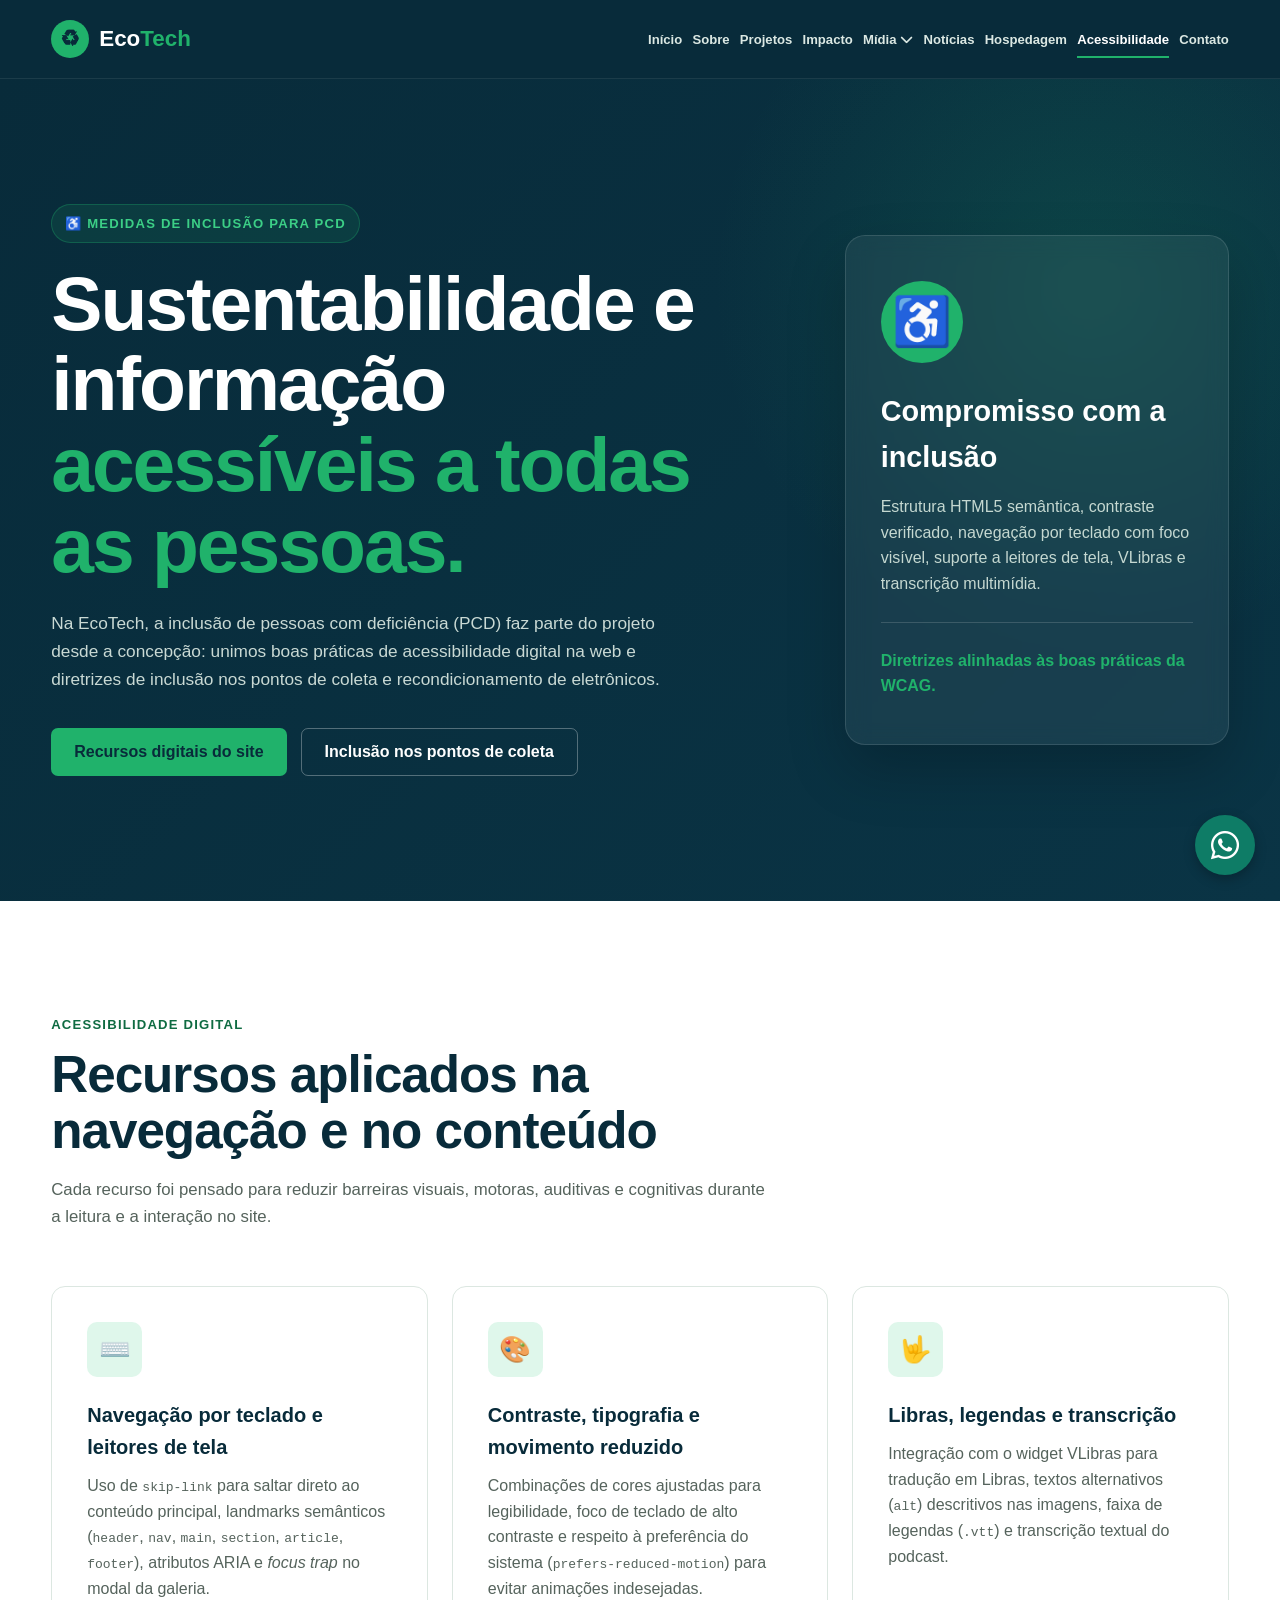
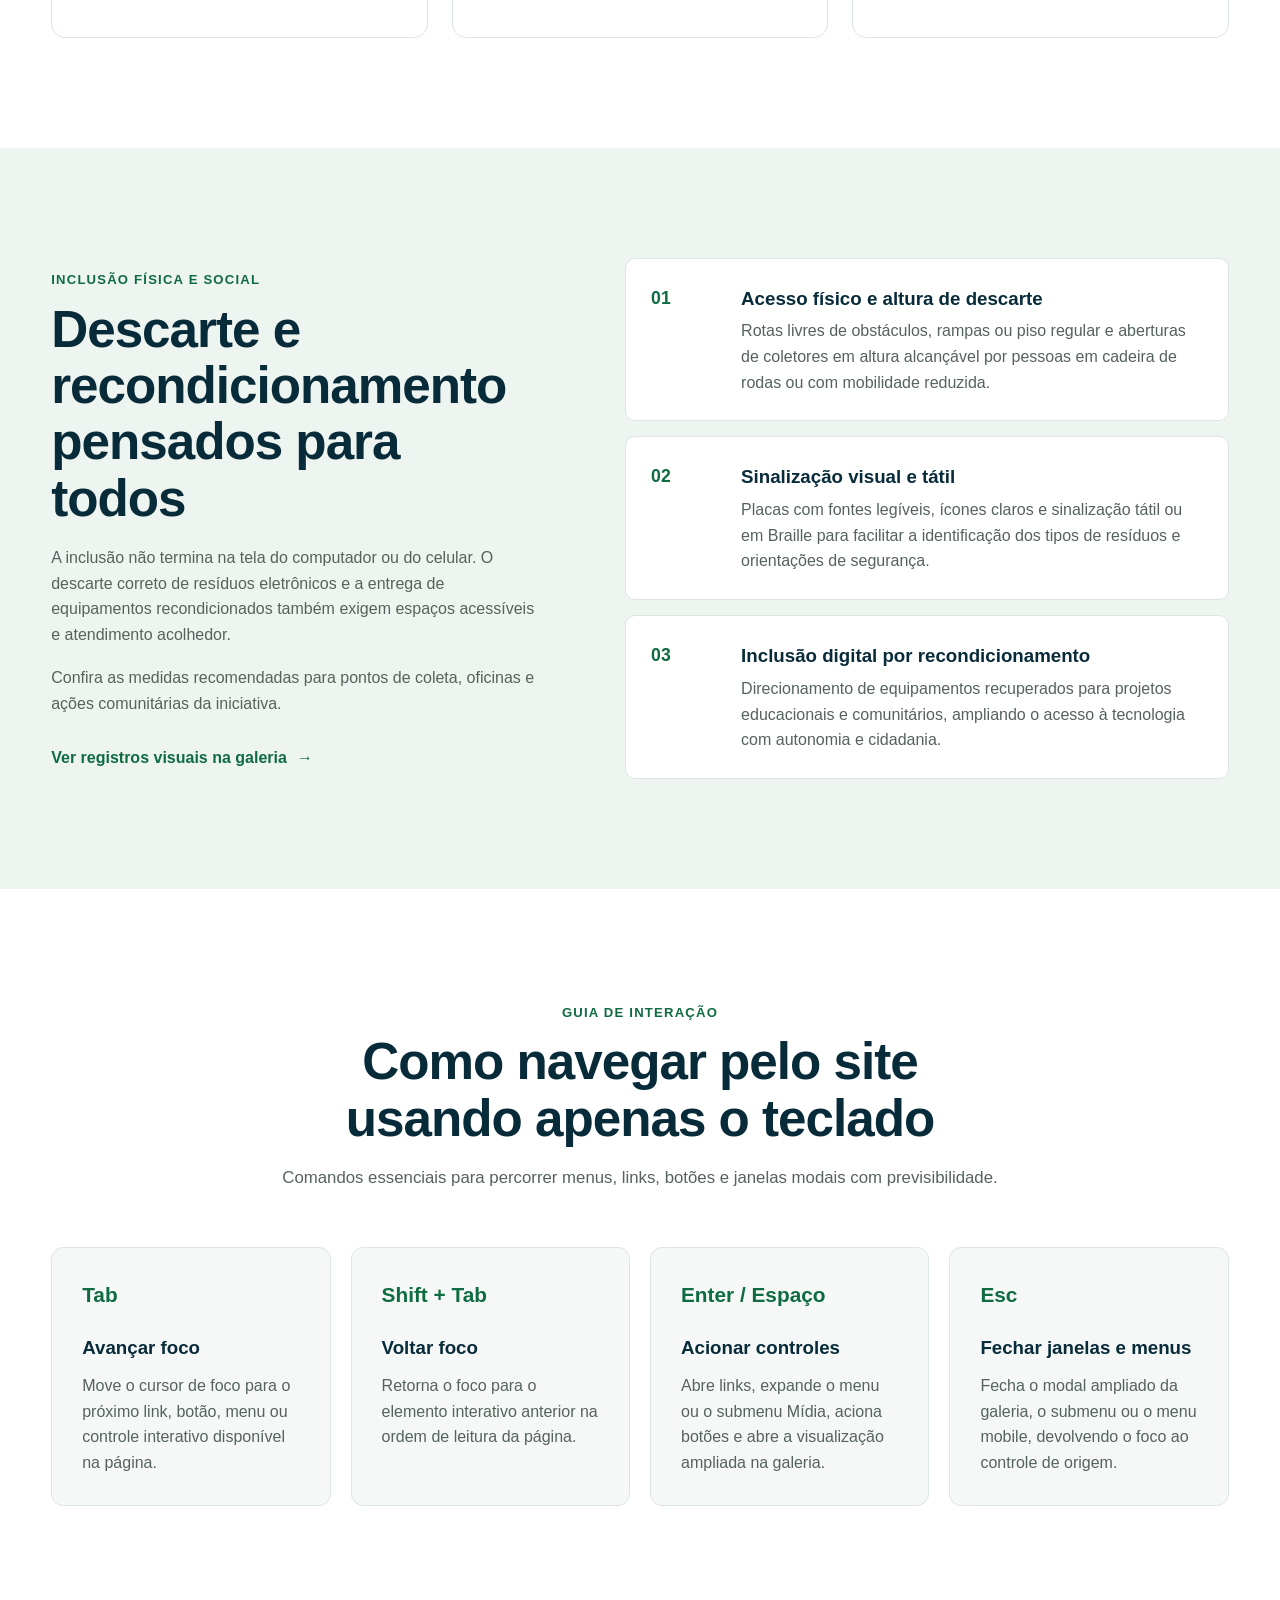
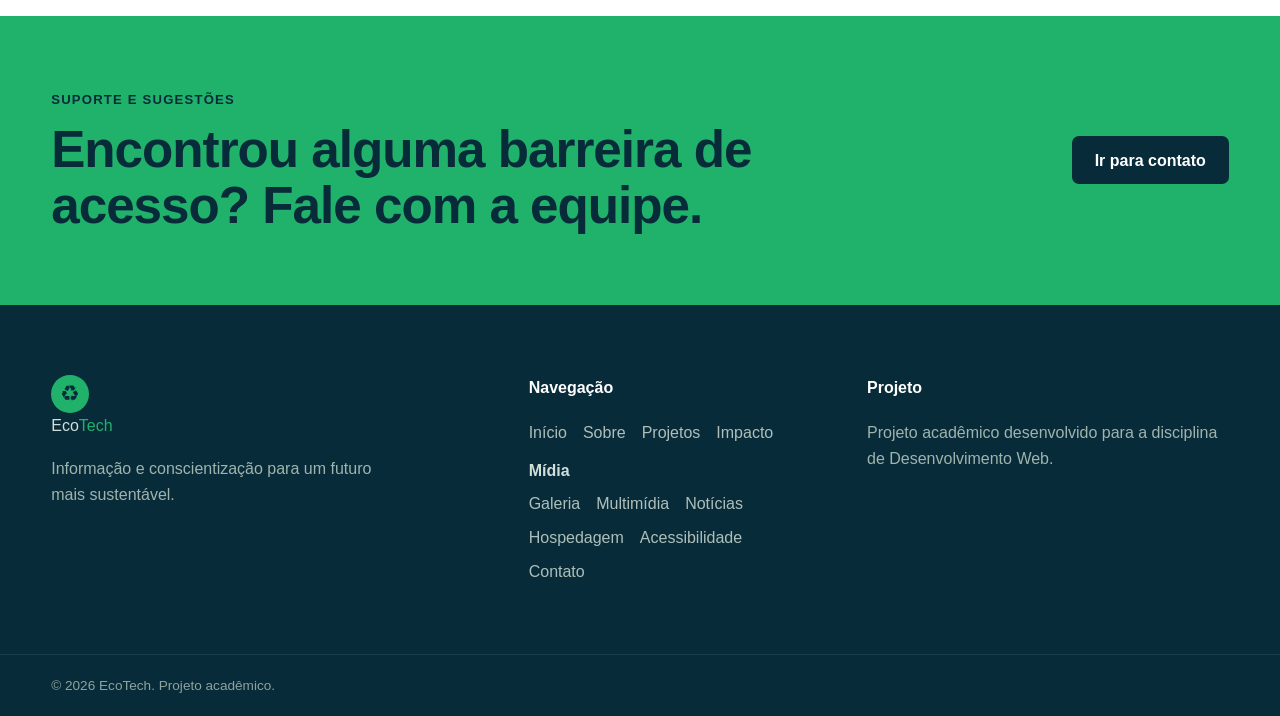
==== acessibilidade.html @ 465c69ac "feat: adiciona pagina impacto.html com tabelas interativas, fontes e link no menu" ====
<!doctype html>
<html lang="pt-BR">
  <head>
    <meta charset="UTF-8" />
    <meta name="viewport" content="width=device-width, initial-scale=1.0" />
    <meta
      name="description"
      content="Medidas de inclusão para PCD da EcoTech: acessibilidade digital, navegação por teclado, VLibras, transcrições e inclusão física nos pontos de coleta."
    />
    <meta name="author" content="EcoTech" />
    <link rel="icon" type="image/png" href="images/favicon.png" />

    <title>EcoTech - Acessibilidade e Inclusão para PCD</title>

    <link rel="stylesheet" href="css/style.css" />
    <link rel="stylesheet" href="css/acessibilidade.css" />
    <link
      rel="stylesheet"
      href="https://cdnjs.cloudflare.com/ajax/libs/font-awesome/6.7.2/css/all.min.css"
    />
    <link rel="stylesheet" href="css/menu.css" />
  </head>

  <body>
    <a href="#conteudo" class="skip-link">Pular para o conteúdo principal</a>

    <!-- CABEÇALHO -->
    <header class="header">
      <div class="container header-content">
        <a href="index.html" class="logo" aria-label="EcoTech - Página inicial">
          <span class="logo-icon" aria-hidden="true">♻</span>
          <span>Eco<span>Tech</span></span>
        </a>

        <button
          class="menu-toggle"
          id="menu-toggle"
          type="button"
          aria-label="Abrir menu"
          aria-expanded="false"
          aria-controls="menu-principal"
        >
          <span></span>
          <span></span>
          <span></span>
        </button>

        <nav id="menu-principal" class="navigation" aria-label="Navegação principal">
        <ul class="nav-list">
                    <li><a href="index.html#inicio">Início</a></li>
          <li><a href="sobre.html">Sobre</a></li>
          <li><a href="projetos.html">Projetos</a></li>
          <li><a href="impacto.html">Impacto</a></li>
          <li class="dropdown">
            <a href="#" class="drop-btn" role="button" aria-haspopup="true" aria-expanded="false" aria-controls="submenu-midia">Mídia <i class="fa-solid fa-chevron-down" aria-hidden="true"></i></a>
            <ul class="dropdown-menu" id="submenu-midia">
              <li><a href="galeria.html">Galeria</a></li>
              <li><a href="midia.html">Multimídia</a></li>
            </ul>
          </li>
          <li><a href="noticias.html">Notícias</a></li>
          <li><a href="orcamento_hospedagem.html">Hospedagem</a></li>
          <li><a href="acessibilidade.html" class="active" aria-current="page">Acessibilidade</a></li>
          <li><a href="contato.html">Contato</a></li>
        </ul>
      </nav>
      </div>
    </header>

    <main id="conteudo">
      <!-- HERO DE ACESSIBILIDADE -->
      <section class="hero">
        <div class="container hero-content">
          <div class="hero-text">
            <span class="tag">♿ Medidas de inclusão para PCD</span>

            <h1>
              Sustentabilidade e informação
              <strong>acessíveis a todas as pessoas.</strong>
            </h1>

            <p>
              Na EcoTech, a inclusão de pessoas com deficiência (PCD) faz parte
              do projeto desde a concepção: unimos boas práticas de
              acessibilidade digital na web e diretrizes de inclusão nos pontos
              de coleta e recondicionamento de eletrônicos.
            </p>

            <div class="hero-buttons">
              <a href="#recursos-digitais" class="btn btn-primary">
                Recursos digitais do site
              </a>
              <a href="#inclusao-coleta" class="btn btn-secondary">
                Inclusão nos pontos de coleta
              </a>
            </div>
          </div>

          <div
            class="hero-card"
            role="region"
            aria-labelledby="acessibilidade-resumo-titulo"
          >
            <div class="recycle-icon" aria-hidden="true">♿</div>

            <h2 id="acessibilidade-resumo-titulo">Compromisso com a inclusão</h2>

            <p>
              Estrutura HTML5 semântica, contraste verificado, navegação por
              teclado com foco visível, suporte a leitores de tela, VLibras e
              transcrição multimídia.
            </p>

            <div class="hero-line"></div>

            <span>Diretrizes alinhadas às boas práticas da WCAG.</span>
          </div>
        </div>
      </section>

      <!-- RECURSOS DE ACESSIBILIDADE DIGITAL -->
      <section id="recursos-digitais" class="section about">
        <div class="container">
          <div class="section-heading">
            <span class="section-label">Acessibilidade digital</span>
            <h2>Recursos aplicados na navegação e no conteúdo</h2>
            <p>
              Cada recurso foi pensado para reduzir barreiras visuais,
              motoras, auditivas e cognitivas durante a leitura e a interação
              no site.
            </p>
          </div>

          <div class="about-grid">
            <article class="info-card">
              <div class="card-icon" aria-hidden="true">⌨️</div>
              <h3>Navegação por teclado e leitores de tela</h3>
              <p>
                Uso de <code>skip-link</code> para saltar direto ao conteúdo
                principal, landmarks semânticos (<code>header</code>,
                <code>nav</code>, <code>main</code>, <code>section</code>,
                <code>article</code>, <code>footer</code>), atributos ARIA e
                <em>focus trap</em> no modal da galeria.
              </p>
            </article>

            <article class="info-card">
              <div class="card-icon" aria-hidden="true">🎨</div>
              <h3>Contraste, tipografia e movimento reduzido</h3>
              <p>
                Combinações de cores ajustadas para legibilidade, foco de
                teclado de alto contraste e respeito à preferência do sistema
                (<code>prefers-reduced-motion</code>) para evitar animações
                indesejadas.
              </p>
            </article>

            <article class="info-card">
              <div class="card-icon" aria-hidden="true">🤟</div>
              <h3>Libras, legendas e transcrição</h3>
              <p>
                Integração com o widget VLibras para tradução em Libras,
                textos alternativos (<code>alt</code>) descritivos nas imagens,
                faixa de legendas (<code>.vtt</code>) e transcrição textual do
                podcast.
              </p>
            </article>
          </div>
        </div>
      </section>

      <!-- INCLUSÃO FÍSICA E SOCIAL (ECOPONTOS E DOAÇÃO) -->
      <section id="inclusao-coleta" class="section impact">
        <div class="container impact-content">
          <div class="impact-text">
            <span class="section-label">Inclusão física e social</span>
            <h2>Descarte e recondicionamento pensados para todos</h2>
            <p>
              A inclusão não termina na tela do computador ou do celular. O
              descarte correto de resíduos eletrônicos e a entrega de
              equipamentos recondicionados também exigem espaços acessíveis e
              atendimento acolhedor.
            </p>
            <p>
              Confira as medidas recomendadas para pontos de coleta, oficinas e
              ações comunitárias da iniciativa.
            </p>
            <a href="galeria.html" class="text-link">
              Ver registros visuais na galeria
              <span aria-hidden="true">→</span>
            </a>
          </div>

          <div class="impact-list">
            <article class="impact-item">
              <span class="impact-number">01</span>
              <div>
                <h3>Acesso físico e altura de descarte</h3>
                <p>
                  Rotas livres de obstáculos, rampas ou piso regular e
                  aberturas de coletores em altura alcançável por pessoas em
                  cadeira de rodas ou com mobilidade reduzida.
                </p>
              </div>
            </article>

            <article class="impact-item">
              <span class="impact-number">02</span>
              <div>
                <h3>Sinalização visual e tátil</h3>
                <p>
                  Placas com fontes legíveis, ícones claros e sinalização tátil
                  ou em Braille para facilitar a identificação dos tipos de
                  resíduos e orientações de segurança.
                </p>
              </div>
            </article>

            <article class="impact-item">
              <span class="impact-number">03</span>
              <div>
                <h3>Inclusão digital por recondicionamento</h3>
                <p>
                  Direcionamento de equipamentos recuperados para projetos
                  educacionais e comunitários, ampliando o acesso à tecnologia
                  com autonomia e cidadania.
                </p>
              </div>
            </article>
          </div>
        </div>
      </section>

      <!-- GUIA RÁPIDO DE NAVEGAÇÃO POR TECLADO -->
      <section id="atalhos-teclado" class="section disposal">
        <div class="container">
          <div class="section-heading center">
            <span class="section-label">Guia de interação</span>
            <h2>Como navegar pelo site usando apenas o teclado</h2>
            <p>
              Comandos essenciais para percorrer menus, links, botões e janelas
              modais com previsibilidade.
            </p>
          </div>

          <div class="steps">
            <article class="step">
              <span class="step-number">Tab</span>
              <h3>Avançar foco</h3>
              <p>
                Move o cursor de foco para o próximo link, botão, menu ou
                controle interativo disponível na página.
              </p>
            </article>

            <article class="step">
              <span class="step-number">Shift + Tab</span>
              <h3>Voltar foco</h3>
              <p>
                Retorna o foco para o elemento interativo anterior na ordem de
                leitura da página.
              </p>
            </article>

            <article class="step">
              <span class="step-number">Enter / Espaço</span>
              <h3>Acionar controles</h3>
              <p>
                Abre links, expande o menu ou o submenu Mídia, aciona botões e
                abre a visualização ampliada na galeria.
              </p>
            </article>

            <article class="step">
              <span class="step-number">Esc</span>
              <h3>Fechar janelas e menus</h3>
              <p>
                Fecha o modal ampliado da galeria, o submenu ou o menu mobile,
                devolvendo o foco ao controle de origem.
              </p>
            </article>
          </div>
        </div>
      </section>

      <!-- CTA -->
      <section class="cta">
        <div class="container cta-content">
          <div>
            <span class="section-label">Suporte e sugestões</span>
            <h2>Encontrou alguma barreira de acesso? Fale com a equipe.</h2>
          </div>

          <a href="contato.html" class="btn btn-light">Ir para contato</a>
        </div>
      </section>

      <!-- Botão flutuante do WhatsApp -->
      <a
        href="https://wa.me/5511999999999"
        class="whatsapp-float"
        target="_blank"
        rel="noopener noreferrer"
        aria-label="Entre em contato com a EcoTech pelo WhatsApp (abre em nova aba)"
        title="Fale conosco pelo WhatsApp"
      >
        <i class="fa-brands fa-whatsapp" aria-hidden="true"></i>
      </a>
    </main>

    <!-- RODAPÉ -->
    <footer id="contato" class="footer">
      <div class="container footer-content">
        <div class="footer-brand">
          <a href="index.html" class="logo">
            <span class="logo-icon" aria-hidden="true">♻</span>
            <span>Eco<span>Tech</span></span>
          </a>

          <p>Informação e conscientização para um futuro mais sustentável.</p>
        </div>

        <div class="footer-column">
          <h2>Navegação</h2>
          <ul class="footer-links-list">
  <li><a href="index.html#inicio">Início</a></li>
  <li><a href="sobre.html">Sobre</a></li>
  <li><a href="projetos.html">Projetos</a></li>
  <li><a href="impacto.html">Impacto</a></li>
  <li class="footer-nav-label"><span>Mídia</span></li>
  <li><a href="galeria.html">Galeria</a></li>
  <li><a href="midia.html">Multimídia</a></li>
  <li><a href="noticias.html">Notícias</a></li>
  <li><a href="orcamento_hospedagem.html">Hospedagem</a></li>
  <li><a href="acessibilidade.html" aria-current="page">Acessibilidade</a></li>
  <li><a href="contato.html">Contato</a></li>
</ul>
        </div>

        <div class="footer-column">
          <h2>Projeto</h2>
          <p>
            Projeto acadêmico desenvolvido para a disciplina de Desenvolvimento
            Web.
          </p>
        </div>
      </div>

      <div class="footer-bottom">
        <div class="container">
          <p>© 2026 EcoTech. Projeto acadêmico.</p>
        </div>
      </div>
    </footer>

    <script src="funcionalidades/acessibilidade.js"></script>
    <!-- Início do código do VLibras -->
    <div vw class="enabled">
      <div vw-access-button class="active"></div>
      <div vw-plugin-wrapper>
        <div class="vw-plugin-top-wrapper"></div>
      </div>
    </div>
    <script src="https://vlibras.gov.br/app/vlibras-plugin.js"></script>
    <script>
      new window.VLibras.Widget("https://vlibras.gov.br/app");
    </script>
    <!-- Fim do código do VLibras -->
  </body>
</html>
---- css/style.css ----
/* =========================================
   RESET
========================================= */

* {
  margin: 0;
  padding: 0;
  box-sizing: border-box;
}

html {
  scroll-behavior: smooth;
}

body {
  font-family: Arial, Helvetica, sans-serif;
  background-color: #f5f8f6;
  color: #17251f;
  line-height: 1.6;
}

a {
  color: inherit;
  text-decoration: none;
}

ul {
  list-style: none;
}

img {
  max-width: 100%;
  display: block;
}

/* =========================================
   VARIÁVEIS
========================================= */

:root {
  --dark-blue: #082b3a;
  --dark-blue-2: #0d3b4f;

  --green: #20b26b;
  --green-dark: #168451;
  --green-light: #dff7eb;

  --white: #ffffff;
  --light: #f5f8f6;
  --gray: #66736d;
  --border: #dce7e1;

  --container: 1180px;
}

/* =========================================
   ACESSIBILIDADE BASE
========================================= */

.skip-link {
  position: absolute;
  top: -100px;
  left: 20px;
  z-index: 9999;
  background-color: var(--dark-blue);
  color: var(--white);
  padding: 12px 18px;
  border-radius: 6px;
  font-weight: 700;
}

.skip-link:focus {
  top: 15px;
}

/* =========================================
   CONTAINER
========================================= */

.container {
  width: min(92%, var(--container));
  margin: 0 auto;
}

/* =========================================
   HEADER E NAVEGAÇÃO
========================================= */

.header {
  position: sticky;
  top: 0;
  z-index: 1000;
  background-color: var(--dark-blue);
  border-bottom: 1px solid rgba(255, 255, 255, 0.08);
}

.header-content {
  position: relative;
  min-height: 78px;
  display: flex;
  flex-direction: row;
  align-items: center;
  justify-content: space-between;
  gap: 16px;
}

.header-content > .logo {
  display: inline-flex;
  align-items: center;
  justify-content: flex-start;
  gap: 10px;
  margin: 0 auto 0 0;
  flex: 0 0 auto;
  color: var(--white);
  font-size: 1.4rem;
  font-weight: 800;
}

.logo > span:last-child > span {
  color: var(--green);
}

.logo-icon {
  width: 38px;
  height: 38px;
  display: grid;
  place-items: center;
  flex-shrink: 0;
  border-radius: 50%;
  background-color: var(--green);
  color: var(--dark-blue);
  font-size: 1.4rem;
}

.navigation {
  display: block;
  margin-left: auto;
}

.nav-list {
  display: flex;
  align-items: center;
  gap: 28px;
}

.nav-list a {
  position: relative;
  display: inline-block;
  color: #dbe8e3;
  font-size: 0.95rem;
  font-weight: 600;
  transition: color 0.2s ease;
}

.nav-list a::after {
  content: "";
  position: absolute;
  left: 0;
  bottom: -8px;
  width: 0;
  height: 2px;
  background-color: var(--green);
  transition: width 0.2s ease;
}

.nav-list a:hover,
.nav-list a.active,
.nav-list a[aria-current="page"] {
  color: var(--white);
}

.nav-list a:hover::after,
.nav-list a.active::after,
.nav-list a[aria-current="page"]::after {
  width: 100%;
}

/* Submenu Mídia */
.nav-list .dropdown {
  position: relative;
}

.nav-list .dropdown-menu {
  display: none;
  position: absolute;
  top: calc(100% + 8px);
  left: 0;
  background-color: #ffffff;
  min-width: 170px;
  box-shadow: 0 10px 15px -3px rgba(0, 0, 0, 0.2);
  border-radius: 8px;
  padding: 8px 0;
  z-index: 999;
  border: 1px solid #e5e7eb;
}

.nav-list .dropdown:hover > .dropdown-menu,
.nav-list .dropdown.is-open > .dropdown-menu {
  display: block;
}

.nav-list .dropdown-menu li {
  display: block;
  margin: 0;
}

.nav-list .dropdown-menu li a {
  color: #166534;
  padding: 10px 20px;
  display: block;
  white-space: nowrap;
  font-size: 14px;
  font-weight: 600;
  transition: background-color 0.2s ease;
}

.nav-list .dropdown-menu li a::after {
  display: none;
}

.nav-list .dropdown-menu li a:hover {
  background-color: #f3f4f6;
  color: #0f4c27;
}

/* Botão hambúrguer */
.menu-toggle {
  display: none;
  width: 44px;
  height: 44px;
  padding: 9px;
  margin: 0 0 0 auto;
  flex: 0 0 44px;
  flex-direction: column;
  align-items: center;
  justify-content: center;
  gap: 5px;
  border: 1px solid rgba(255, 255, 255, 0.15);
  border-radius: 8px;
  background: transparent;
  color: var(--green);
  cursor: pointer;
}

.menu-toggle span {
  display: block;
  width: 22px;
  height: 2px;
  border-radius: 2px;
  background-color: currentColor;
  transition: transform 0.25s ease, opacity 0.25s ease;
}

/* =========================================
   HERO
========================================= */

.hero {
  min-height: calc(100vh - 78px);
  display: flex;
  align-items: center;
  background:
    radial-gradient(
      circle at 85% 25%,
      rgba(32, 178, 107, 0.16),
      transparent 30%
    ),
    linear-gradient(135deg, var(--dark-blue), #0a3445);
  color: var(--white);
  overflow: hidden;
}

.hero-content {
  display: grid;
  grid-template-columns: 1.3fr 0.7fr;
  align-items: center;
  gap: 80px;
  padding: 90px 0;
}

.tag,
.section-label {
  display: inline-block;
  color: var(--green);
  font-size: 0.82rem;
  font-weight: 800;
  text-transform: uppercase;
  letter-spacing: 1.2px;
}

.tag {
  margin-bottom: 20px;
  padding: 8px 13px;
  background-color: rgba(32, 178, 107, 0.12);
  border: 1px solid rgba(32, 178, 107, 0.3);
  border-radius: 50px;
}

.hero h1 {
  max-width: 720px;
  font-size: clamp(2.5rem, 6vw, 5rem);
  line-height: 1.05;
  letter-spacing: -2px;
  margin-bottom: 25px;
}

.hero h1 strong {
  color: var(--green);
}

.hero-text > p {
  max-width: 650px;
  color: #c9d9d4;
  font-size: 1.08rem;
  margin-bottom: 35px;
}

.hero-buttons {
  display: flex;
  flex-wrap: wrap;
  gap: 14px;
}

.btn {
  display: inline-flex;
  align-items: center;
  justify-content: center;
  min-height: 48px;
  padding: 0 23px;
  border-radius: 7px;
  font-weight: 700;
  transition: transform 0.2s ease, background-color 0.2s ease;
}

.btn:hover {
  transform: translateY(-3px);
}

.btn-primary {
  background-color: var(--green);
  color: var(--dark-blue);
}

.btn-primary:hover {
  background-color: #36c57d;
}

.btn-secondary {
  border: 1px solid rgba(255, 255, 255, 0.3);
  color: var(--white);
}

.btn-secondary:hover {
  background-color: rgba(255, 255, 255, 0.08);
}

.hero-card {
  padding: 45px 35px;
  background-color: rgba(255, 255, 255, 0.06);
  border: 1px solid rgba(255, 255, 255, 0.12);
  border-radius: 20px;
  backdrop-filter: blur(10px);
  box-shadow: 0 25px 60px rgba(0, 0, 0, 0.2);
}

.recycle-icon {
  width: 82px;
  height: 82px;
  display: grid;
  place-items: center;
  margin-bottom: 25px;
  border-radius: 50%;
  background-color: var(--green);
  color: var(--dark-blue);
  font-size: 3rem;
}

.hero-card h2 {
  font-size: 1.8rem;
  margin-bottom: 14px;
}

.hero-card p {
  color: #c5d8d1;
}

.hero-line {
  width: 100%;
  height: 1px;
  margin: 25px 0;
  background-color: rgba(255, 255, 255, 0.15);
}

.hero-card > span {
  color: var(--green);
  font-weight: 700;
}

/* =========================================
   SEÇÕES
========================================= */

.section {
  padding: 110px 0;
}

.section-heading {
  max-width: 720px;
  margin-bottom: 55px;
}

.section-heading.center {
  margin-left: auto;
  margin-right: auto;
  text-align: center;
}

.section-heading h2,
.impact-text h2,
.cta h2 {
  margin-top: 10px;
  color: var(--dark-blue);
  font-size: clamp(2rem, 4vw, 3.2rem);
  line-height: 1.1;
  letter-spacing: -1px;
}

.section-heading p {
  margin-top: 18px;
  color: var(--gray);
  font-size: 1.05rem;
}

/* =========================================
   SOBRE E CARDS
========================================= */

.about {
  background-color: var(--white);
}

.about-grid {
  display: grid;
  grid-template-columns: repeat(3, 1fr);
  gap: 24px;
}

.info-card {
  padding: 35px;
  background-color: var(--white);
  border: 1px solid var(--border);
  border-radius: 14px;
  transition: transform 0.25s ease, box-shadow 0.25s ease;
}

.info-card:hover {
  transform: translateY(-6px);
  box-shadow: 0 18px 40px rgba(8, 43, 58, 0.1);
}

.card-icon {
  width: 55px;
  height: 55px;
  display: grid;
  place-items: center;
  margin-bottom: 22px;
  background-color: var(--green-light);
  border-radius: 10px;
  font-size: 1.6rem;
}

.info-card h3 {
  margin-bottom: 10px;
  color: var(--dark-blue);
  font-size: 1.25rem;
}

.info-card p {
  color: var(--gray);
}

/* =========================================
   IMPACTO AMBIENTAL (GALERIA DE IMPACTO)
========================================= */

.ecotech-impact-gallery {
  overflow: hidden;
  padding-block: clamp(2rem, 5vw, 4rem);
  background: var(--white);
}

.ecotech-impact-gallery .section-heading {
  max-width: 780px;
  margin-inline: auto;
  text-align: center;
}

.ecotech-impact-gallery .section-heading h2 {
  text-wrap: balance;
  color: #172521;
}

.ecotech-impact-grid {
  display: grid;
  grid-template-columns: repeat(2, minmax(0, 1fr));
  gap: clamp(1rem, 2.5vw, 1.5rem);
  margin-top: clamp(2rem, 4vw, 3rem);
}

.ecotech-impact-card {
  display: flex;
  flex-direction: column;
  min-width: 0;
  overflow: hidden;
  border: 1px solid #d8e7de;
  border-radius: 15px;
  background: #ffffff;
  box-shadow: 0 3px 12px rgba(23, 37, 33, 0.025);
  transition: transform 220ms ease, box-shadow 220ms ease, border-color 220ms ease;
}

.ecotech-impact-card:hover {
  transform: translateY(-4px);
  border-color: #a8d9b7;
  box-shadow: 0 12px 28px rgba(35, 75, 50, 0.09);
}

.ecotech-impact-card > img {
  display: block;
  width: 100%;
  aspect-ratio: 1.8 / 1;
  object-fit: cover;
  background: #e0f5e9;
}

.ecotech-impact-card-content {
  display: grid;
  grid-template-columns: auto minmax(0, 1fr);
  align-items: start;
  gap: 1rem;
  flex: 1;
  padding: clamp(1.25rem, 2.5vw, 1.6rem);
}

.ecotech-impact-symbol {
  display: grid;
  place-items: center;
  width: 3.4rem;
  height: 3.4rem;
  flex-shrink: 0;
  border-radius: 11px;
  background: #def6e9;
  color: #39834e;
  font-size: 1.4rem;
  line-height: 1;
  transition: background-color 220ms ease, transform 220ms ease;
}

.ecotech-impact-card:hover .ecotech-impact-symbol {
  background: #d0f0dc;
  transform: scale(1.04);
}

.ecotech-impact-card h3 {
  margin: 0 0 0.65rem;
  color: #102b22;
  font-size: clamp(1.05rem, 1.5vw, 1.25rem);
  font-weight: 650;
  line-height: 1.35;
}

.ecotech-impact-card p {
  margin: 0;
  color: #5d6b63;
  font-size: 1rem;
  line-height: 1.6;
  overflow-wrap: break-word;
}

.ecotech-impact-note {
  display: flex;
  justify-content: center;
  align-items: flex-start;
  gap: 0.65rem;
  max-width: 850px;
  margin: 2rem auto 0;
  color: #5d6b63;
  text-align: center;
  line-height: 1.7;
}

.ecotech-impact-note span {
  flex-shrink: 0;
  color: #39834e;
  font-size: 1.15rem;
}

/* =========================================
   IMPACTO (POR QUE ISSO IMPORTA)
========================================= */

.impact {
  background-color: #eef5f1;
}

.impact-content {
  display: grid;
  grid-template-columns: 0.9fr 1.1fr;
  gap: 80px;
  align-items: center;
}

.impact-text p {
  margin-top: 18px;
  color: var(--gray);
}

.text-link {
  display: inline-flex;
  gap: 10px;
  margin-top: 28px;
  color: var(--green-dark);
  font-weight: 800;
}

.text-link:hover {
  color: var(--dark-blue);
}

.impact-list {
  display: flex;
  flex-direction: column;
  gap: 15px;
}

.impact-item {
  display: grid;
  grid-template-columns: 70px 1fr;
  gap: 20px;
  padding: 25px;
  background-color: var(--white);
  border-radius: 10px;
  border: 1px solid var(--border);
}

.impact-number {
  color: var(--green);
  font-size: 1.1rem;
  font-weight: 900;
}

.impact-item h3 {
  color: var(--dark-blue);
  margin-bottom: 5px;
}

.impact-item p {
  color: var(--gray);
}

/* =========================================
   DESCARTE
========================================= */

.disposal {
  background-color: var(--white);
}

.steps {
  display: grid;
  grid-template-columns: repeat(4, 1fr);
  gap: 20px;
}

.step {
  position: relative;
  padding: 30px;
  background-color: var(--light);
  border: 1px solid var(--border);
  border-radius: 12px;
}

.step-number {
  display: block;
  margin-bottom: 22px;
  color: var(--green);
  font-size: 1.3rem;
  font-weight: 900;
}

.step h3 {
  margin-bottom: 10px;
  color: var(--dark-blue);
}

.step p {
  color: var(--gray);
}

/* =========================================
   CTA
========================================= */

.cta {
  background-color: var(--green);
  padding: 70px 0;
}

.cta-content {
  display: flex;
  align-items: center;
  justify-content: space-between;
  gap: 40px;
}

.cta .section-label {
  color: var(--dark-blue);
}

.cta h2 {
  max-width: 750px;
  color: var(--dark-blue);
  margin-top: 10px;
}

.btn-light {
  flex-shrink: 0;
  background-color: var(--dark-blue);
  color: var(--white);
}

.btn-light:hover {
  background-color: var(--dark-blue-2);
}

/* =========================================
   BOTÃO FLUTUANTE DO WHATSAPP
========================================= */

.whatsapp-float {
  position: fixed;
  right: 25px;
  bottom: 25px;
  z-index: 999;
  display: flex;
  align-items: center;
  justify-content: center;
  width: 60px;
  height: 60px;
  background-color: #25d366;
  color: #ffffff;
  font-size: 32px;
  border-radius: 50%;
  box-shadow: 0 4px 12px rgba(0, 0, 0, 0.25);
  transition: transform 0.3s ease, background-color 0.3s ease, box-shadow 0.3s ease;
}

.whatsapp-float:hover {
  color: #ffffff;
  transform: translateY(-4px) scale(1.05);
  box-shadow: 0 6px 16px rgba(0, 0, 0, 0.3);
}

/* =========================================
   FOOTER
========================================= */

.footer {
  background-color: var(--dark-blue);
  color: #d1dfda;
}

.footer-content {
  display: grid;
  grid-template-columns: 1.5fr 1fr 1.3fr;
  gap: 60px;
  padding: 70px 0;
}

.footer-brand p {
  max-width: 350px;
  margin-top: 18px;
  color: #9fb4ad;
}

.footer-column h2 {
  margin-bottom: 20px;
  color: var(--white);
  font-size: 1rem;
}

.footer-column ul {
  display: flex;
  flex-direction: column;
  gap: 10px;
}

.footer-column a {
  color: #aebfba;
  transition: color 0.2s ease;
}

.footer-column a:hover {
  color: var(--green);
}

.footer-column p {
  color: #9fb4ad;
}

.footer-bottom {
  border-top: 1px solid rgba(255, 255, 255, 0.08);
  padding: 20px 0;
}

.footer-bottom p {
  color: #8da39c;
  font-size: 0.85rem;
}

/* =========================================
   RESPONSIVIDADE
========================================= */

@media (max-width: 900px) {
  .hero-content {
    grid-template-columns: 1fr;
    gap: 50px;
    padding: 80px 0;
  }

  .hero {
    min-height: auto;
  }

  .hero-card {
    max-width: 600px;
  }

  .about-grid {
    grid-template-columns: repeat(2, 1fr);
  }

  .impact-content {
    grid-template-columns: 1fr;
    gap: 50px;
  }

  .steps {
    grid-template-columns: repeat(2, 1fr);
  }

  .footer-content {
    grid-template-columns: 1fr 1fr;
  }
}

@media (max-width: 768px) {
  .header-content {
    min-height: 70px;
    flex-direction: row;
    align-items: center;
    justify-content: space-between;
    gap: 12px;
    padding-top: 0;
    padding-bottom: 0;
  }

  .header-content > .logo {
    font-size: 1.3rem;
  }

  .logo-icon {
    width: 34px;
    height: 34px;
    font-size: 1.2rem;
  }

  .menu-toggle {
    display: flex;
    position: relative;
    z-index: 2;
  }

  .header-content > .navigation {
    display: none;
    position: absolute;
    top: 100%;
    left: 0;
    right: 0;
    width: 100%;
    margin: 0;
    padding: 15px 20px 25px;
    background-color: var(--dark-blue);
    border-top: 1px solid rgba(255, 255, 255, 0.08);
    box-shadow: 0 12px 24px rgba(0, 0, 0, 0.25);
    z-index: 999;
  }

  .header-content > .navigation.is-open {
    display: block;
  }

  .nav-list {
    flex-direction: column;
    align-items: stretch;
    gap: 4px;
  }

  .nav-list li {
    width: 100%;
  }

  .nav-list a {
    display: block;
    padding: 12px 10px;
  }

  .nav-list a::after {
    bottom: 5px;
    left: 10px;
    max-width: calc(100% - 20px);
  }

  .nav-list a:hover,
  .nav-list a.active {
    color: var(--green);
  }

  .nav-list .dropdown-menu {
    position: static;
    box-shadow: none;
    border: none;
    background-color: rgba(0, 0, 0, 0.18);
    margin-top: 4px;
    border-radius: 6px;
  }

  .nav-list .dropdown-menu li a {
    color: var(--white);
    padding: 10px 18px;
  }

  .nav-list .dropdown-menu li a:hover {
    background-color: rgba(255, 255, 255, 0.08);
    color: var(--green);
  }

  .menu-toggle[aria-expanded="true"] span:nth-child(1) {
    transform: translateY(7px) rotate(45deg);
  }

  .menu-toggle[aria-expanded="true"] span:nth-child(2) {
    opacity: 0;
  }

  .menu-toggle[aria-expanded="true"] span:nth-child(3) {
    transform: translateY(-7px) rotate(-45deg);
  }

  .whatsapp-float {
    right: 18px;
    bottom: 18px;
    width: 54px;
    height: 54px;
    font-size: 29px;
  }
}

@media (max-width: 600px) {
  .hero-content {
    padding: 65px 0;
  }

  .hero h1 {
    font-size: 2.7rem;
    letter-spacing: -1.5px;
  }

  .hero-text > p {
    font-size: 1rem;
  }

  .hero-buttons {
    flex-direction: column;
  }

  .btn {
    width: 100%;
  }

  .hero-card {
    padding: 30px;
  }

  .section {
    padding: 75px 0;
  }

  .section-heading {
    margin-bottom: 35px;
  }

  .about-grid {
    grid-template-columns: 1fr;
  }

  .ecotech-impact-grid {
    grid-template-columns: 1fr;
    gap: 1rem;
    margin-top: 1.75rem;
  }

  .ecotech-impact-card-content {
    padding: 1.25rem;
    gap: 0.85rem;
  }

  .ecotech-impact-symbol {
    width: 3rem;
    height: 3rem;
    font-size: 1.25rem;
  }

  .ecotech-impact-note {
    text-align: left;
    margin-top: 1.5rem;
  }

  .steps {
    grid-template-columns: 1fr;
  }

  .impact-item {
    grid-template-columns: 50px 1fr;
  }

  .cta-content {
    flex-direction: column;
    align-items: flex-start;
  }

  .footer-content {
    grid-template-columns: 1fr;
    gap: 35px;
    padding: 55px 0;
  }
}

@media (max-width: 380px) {
  .hero h1 {
    font-size: 2.25rem;
  }

  .whatsapp-float {
    right: 14px;
    bottom: 14px;
    width: 50px;
    height: 50px;
    font-size: 27px;
  }
}
---- css/acessibilidade.css ----
/* EcoTech - ajustes de acessibilidade compartilhados pelas páginas */

.sr-only {
  position: absolute;
  width: 1px;
  height: 1px;
  padding: 0;
  margin: -1px;
  overflow: hidden;
  clip: rect(0, 0, 0, 0);
  white-space: nowrap;
  border: 0;
}

/* Foco de teclado sempre visível (anel duplo para contraste em fundos claros e escuros) */
a:focus-visible,
button:focus-visible,
summary:focus-visible,
audio:focus-visible,
video:focus-visible,
[tabindex]:focus-visible {
  outline: 3px solid #166534;
  outline-offset: 2px;
  box-shadow: 0 0 0 2px #ffffff;
}

.nav-list a:focus-visible {
  color: var(--white);
}

.nav-list a:focus-visible::after {
  width: 100%;
}

.nav-list .dropdown-menu li a:focus-visible {
  background-color: #f3f4f6;
}

/* =========================================
   CONTRASTE (WCAG AA)
========================================= */

:root {
  --gray: #55635c;
}

.section-label {
  color: #0f6b42;
}

.tag {
  color: #3ccf86;
}

.impact-number,
.step-number {
  color: #0f6b42;
}

.text-link {
  color: #0f6b42;
}

.skip-link {
  background-color: var(--dark-blue);
  color: var(--white);
}

.whatsapp-float {
  background-color: #0e7c66;
}

@media (prefers-reduced-motion: reduce) {
  html {
    scroll-behavior: auto;
  }

  *,
  *::before,
  *::after {
    animation-duration: 0.01ms !important;
    animation-iteration-count: 1 !important;
    transition-duration: 0.01ms !important;
    scroll-behavior: auto !important;
  }

  .gallery-card:hover,
  .info-card:hover,
  .ecotech-impact-card:hover,
  .btn:hover,
  .whatsapp-float:hover {
    transform: none !important;
  }
}
---- css/menu.css ----
/* Ajustes compartilhados para acomodar o menu completo e mantê-lo responsivo. */
@media (min-width: 1101px) {
  .header-content .nav-list {
    gap: clamp(8px, 0.8vw, 12px);
  }

  .header-content .nav-list > li > a,
  .header-content .nav-list > li.dropdown > .drop-btn {
    font-size: clamp(0.82rem, 0.88vw, 0.92rem);
    white-space: nowrap;
  }
}

/* Em tablets, o menu completo recolhe no mesmo botão hambúrguer. */
@media (min-width: 769px) and (max-width: 1100px) {
  .header-content {
    position: relative;
  }

  .header-content > .menu-toggle {
    display: flex !important;
    margin: 0 0 0 auto !important;
  }

  .header-content > .navigation {
    display: none;
    position: absolute;
    z-index: 1000;
    top: 100%;
    left: 0;
    right: 0;
    width: 100%;
    margin: 0;
    padding: 12px 20px 20px;
    background: var(--dark-blue);
    border-top: 1px solid rgba(255, 255, 255, 0.08);
    box-shadow: 0 12px 24px rgba(0, 0, 0, 0.25);
  }

  .header-content > .navigation.is-open {
    display: block !important;
  }

  .header-content > .navigation .nav-list {
    display: flex;
    flex-direction: column;
    align-items: stretch;
    gap: 4px;
  }

  .header-content > .navigation .nav-list > li {
    width: 100%;
  }

  .header-content > .navigation .nav-list > li > a,
  .header-content > .navigation .nav-list > li.dropdown > .drop-btn {
    display: block;
    padding: 13px 10px;
    font-size: 0.9rem;
  }

  .header-content > .navigation .nav-list a::after {
    bottom: 5px;
    left: 10px;
    max-width: calc(100% - 20px);
  }

  .header-content .nav-list .dropdown.is-open .dropdown-menu {
    display: block;
    position: static;
    min-width: 0;
    margin-top: 8px;
    padding: 0 0 0 14px;
    border: 0;
    border-left: 2px solid rgba(32, 178, 107, 0.5);
    border-radius: 0;
    box-shadow: none;
    background: transparent;
  }

  .header-content .nav-list .dropdown-menu li a {
    color: #dbe8e3 !important;
    padding: 8px 0;
    font-size: 0.9rem;
  }

  .header-content .nav-list .dropdown-menu li a:hover {
    background: transparent;
    color: var(--green) !important;
  }
}

@media (max-width: 768px) {
  .header-content .nav-list {
    gap: 4px;
  }
}

/* Rótulo da categoria que agrupa Galeria e Multimídia no rodapé. */
.footer-nav-label {
  font-weight: 600;
}

/* Os links do rodapé fluem em linhas e quebram automaticamente conforme o espaço disponível. */
.footer-column .footer-links-list {
  display: flex;
  flex-flow: row wrap;
  align-items: flex-start;
  gap: 8px 16px;
}

.footer-column .footer-links-list > .footer-nav-label {
  flex-basis: 100%;
  margin-top: 4px;
}

/* Cor padrão do botão flutuante do WhatsApp em todas as páginas, exceto Acessibilidade. */
.whatsapp-standard .whatsapp-float,
.whatsapp-standard .whatsapp-float:hover {
  background-color: #0e7c66 !important;
}
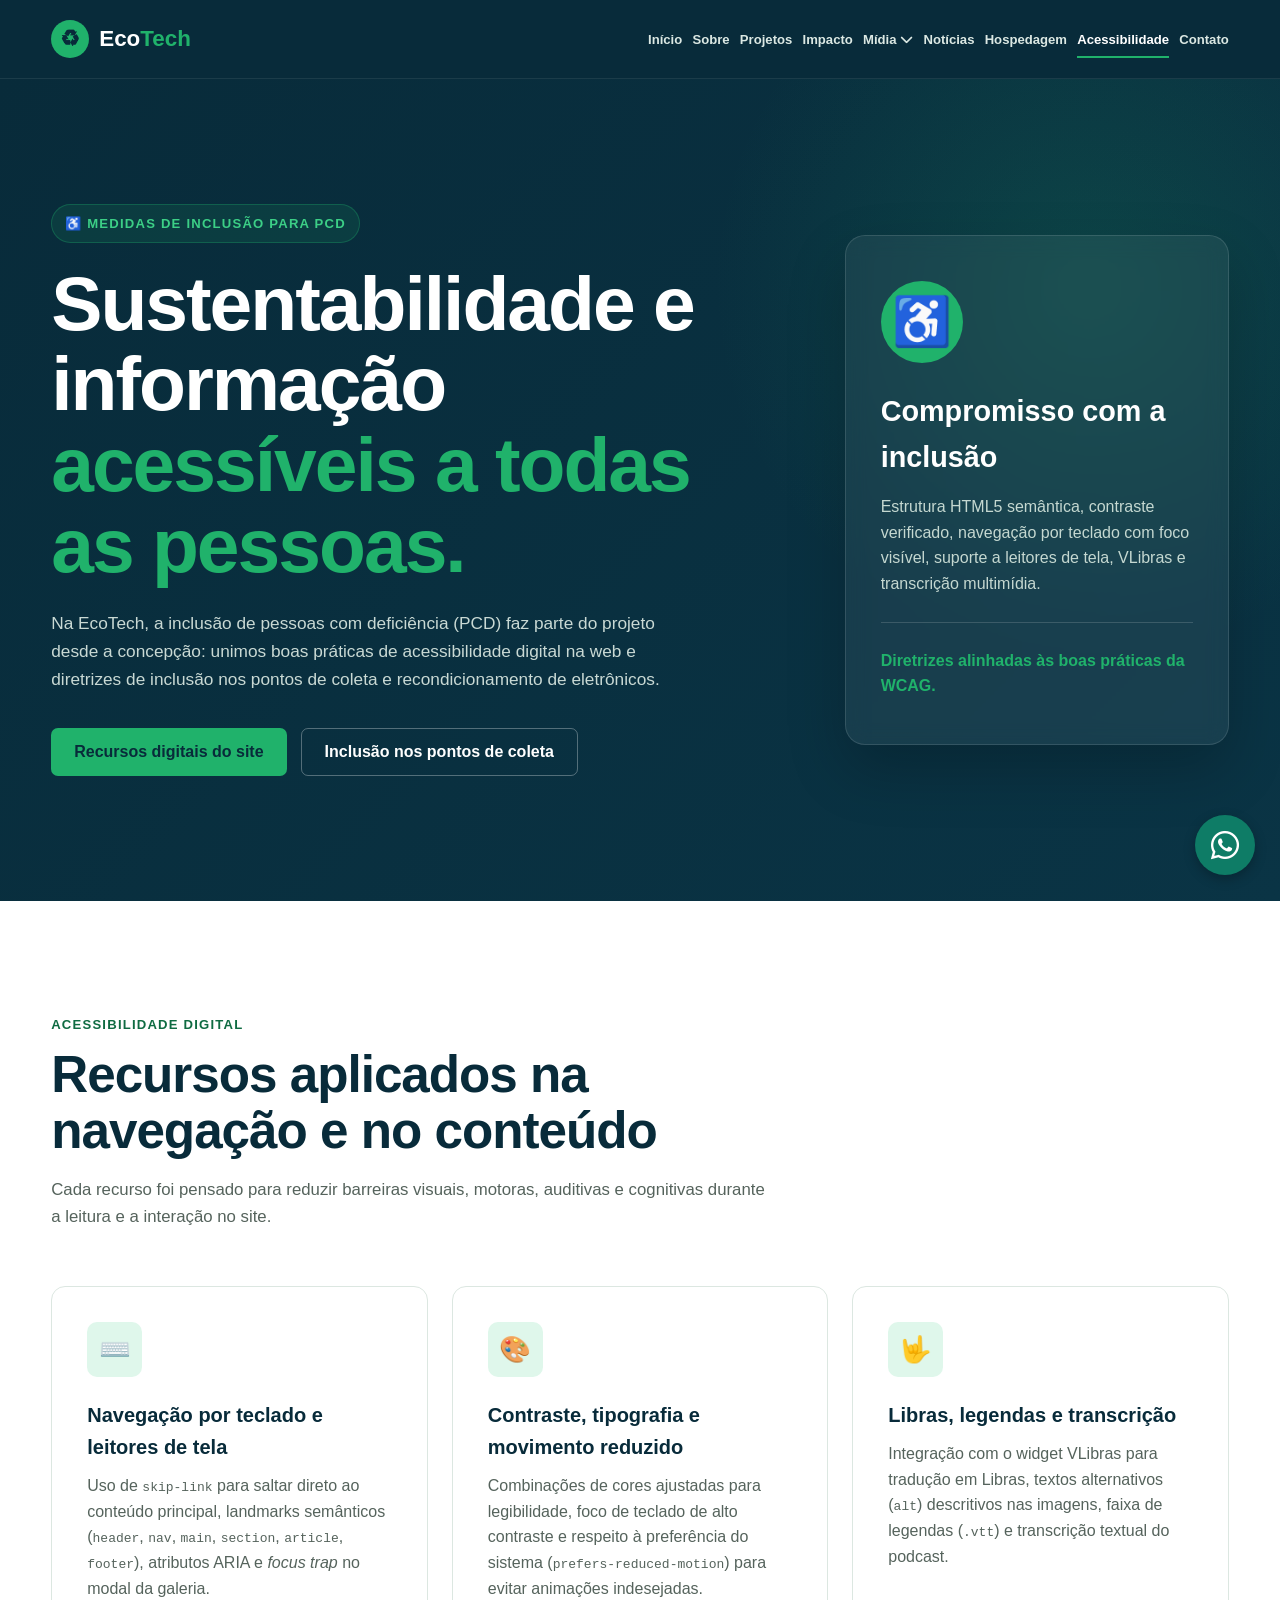
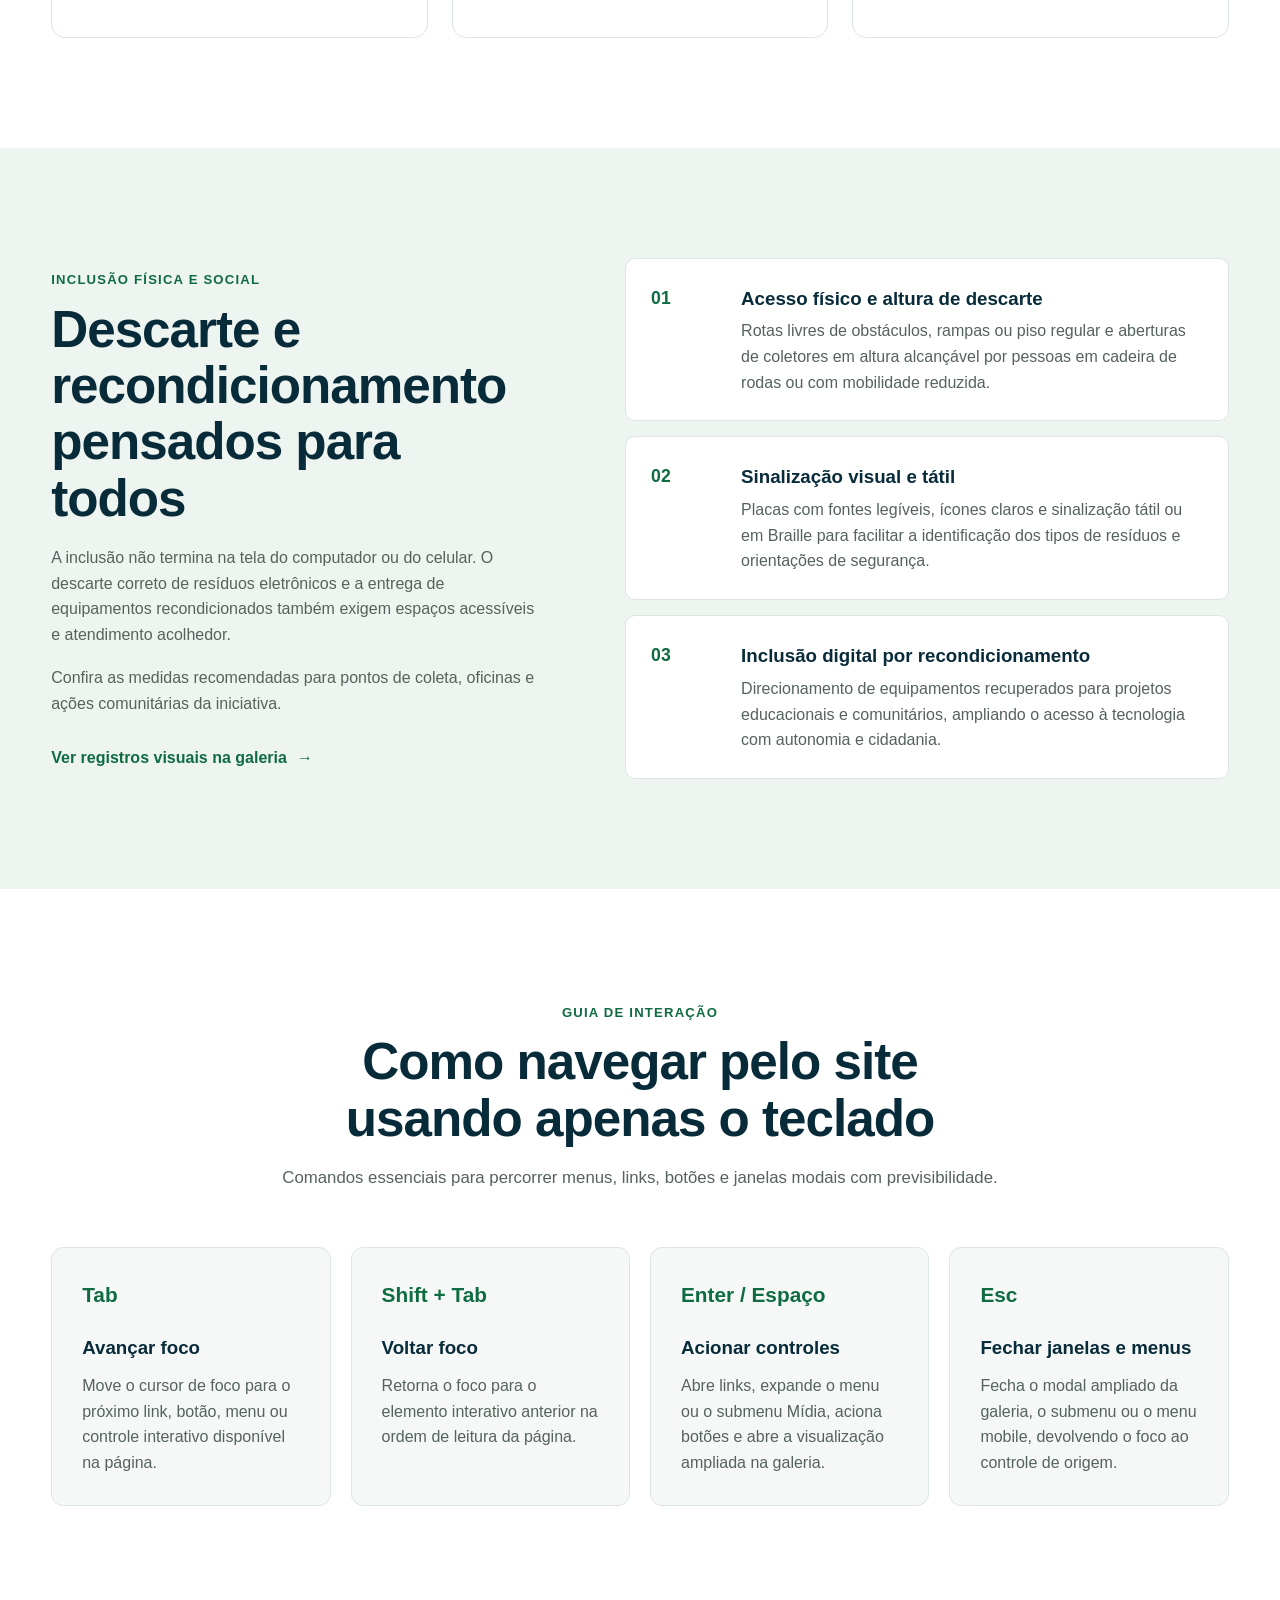
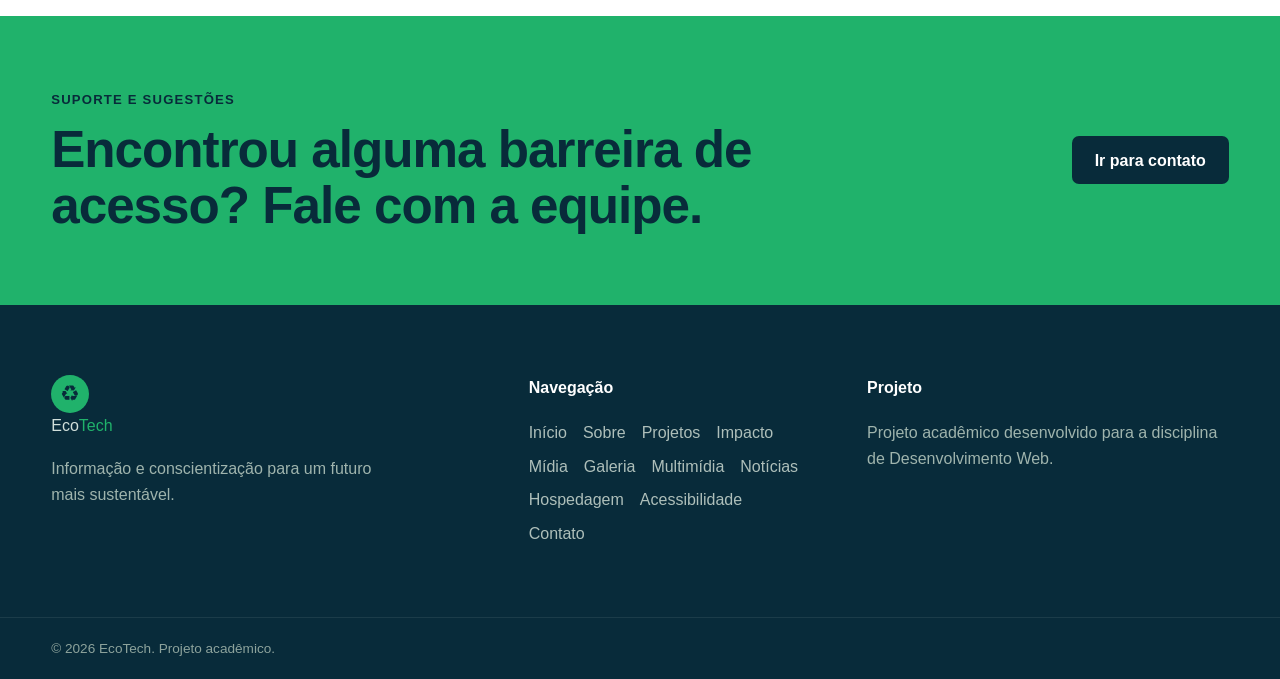
==== commit 483a3260: "feat: atualiza midia com transcricao oficial e links do rodape" ====
--- a/acessibilidade.html
+++ b/acessibilidade.html
@@ -1,4 +1,4 @@
-<!doctype html>
+﻿<!doctype html>
 <html lang="pt-BR">
   <head>
     <meta charset="UTF-8" />
@@ -327,7 +327,7 @@
   <li><a href="sobre.html">Sobre</a></li>
   <li><a href="projetos.html">Projetos</a></li>
   <li><a href="impacto.html">Impacto</a></li>
-  <li class="footer-nav-label"><span>Mídia</span></li>
+  <li><a href="midia.html">Mídia</a></li>
   <li><a href="galeria.html">Galeria</a></li>
   <li><a href="midia.html">Multimídia</a></li>
   <li><a href="noticias.html">Notícias</a></li>
--- a/css/style.css
+++ b/css/style.css
@@ -1060,3 +1060,7 @@
     font-size: 27px;
   }
 }
+  .footer-nav-label,
+  .footer-nav-label span {
+    font-weight: 400;
+}
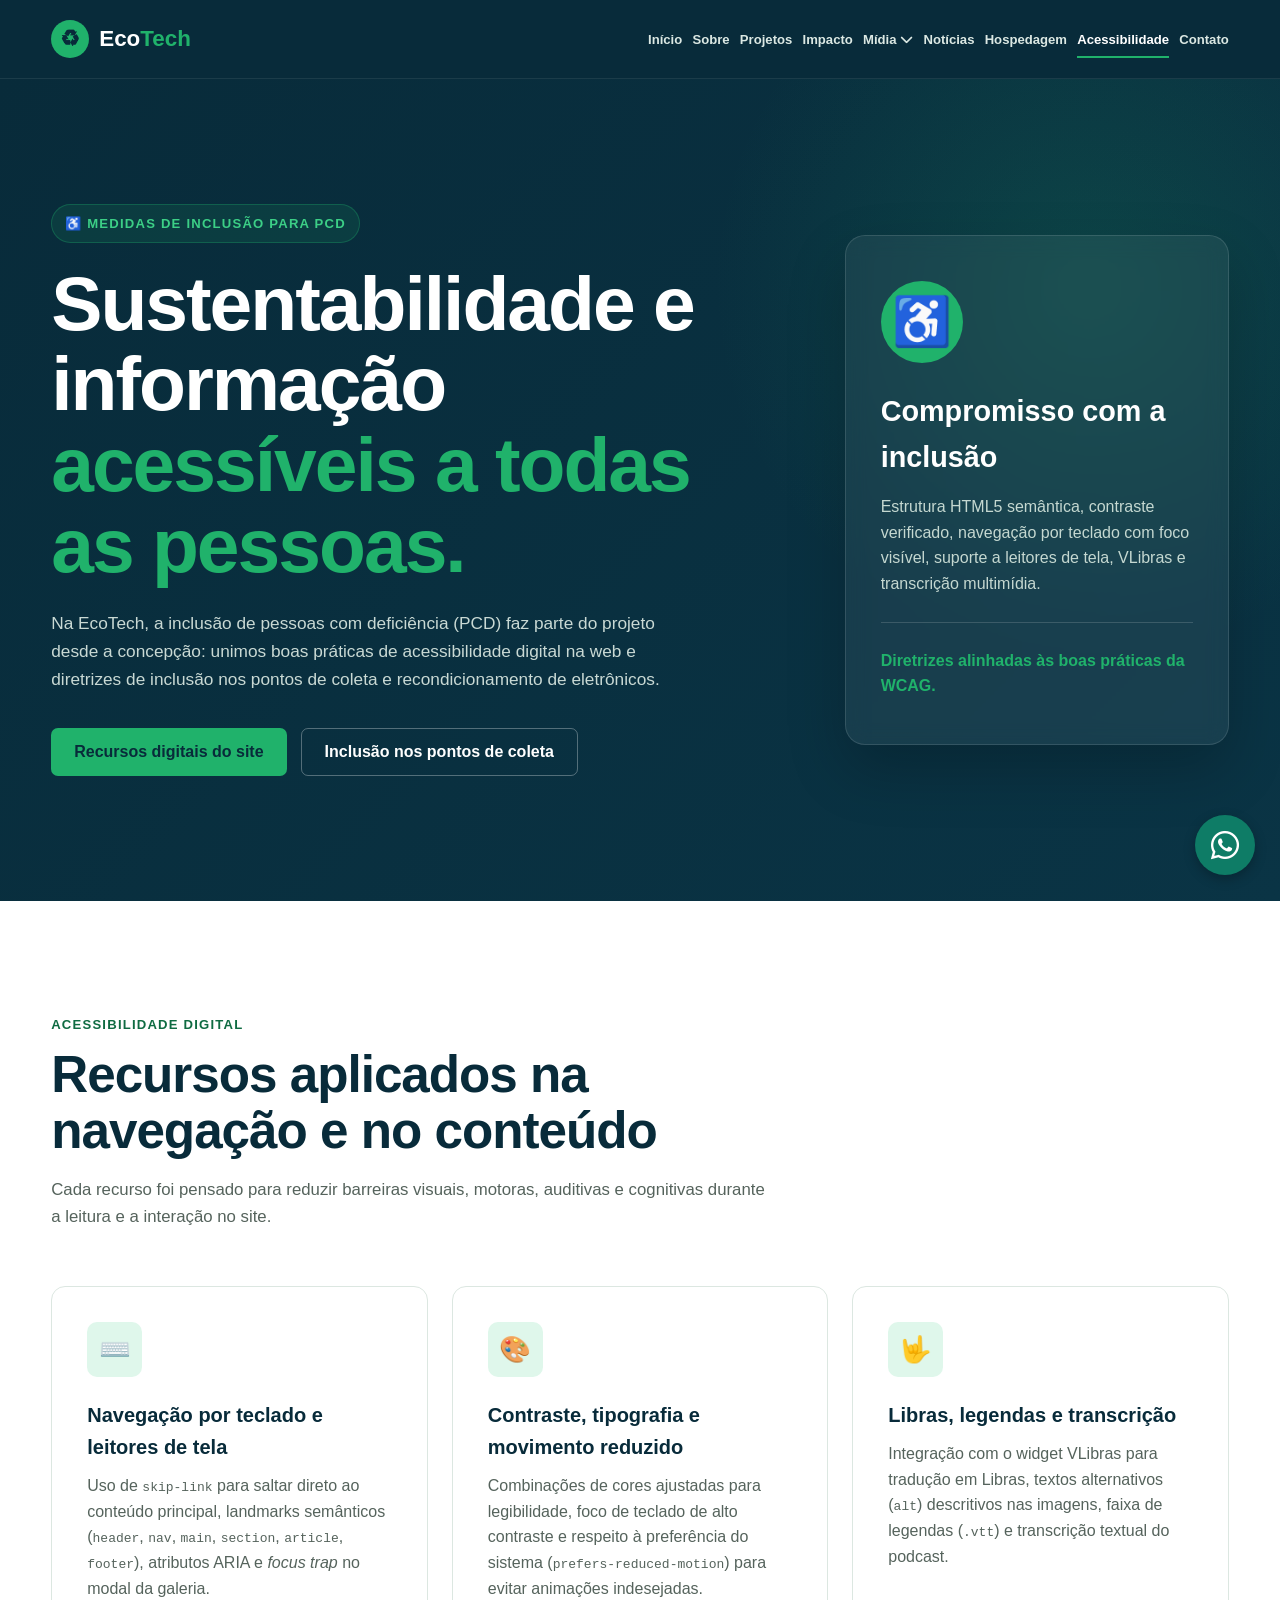
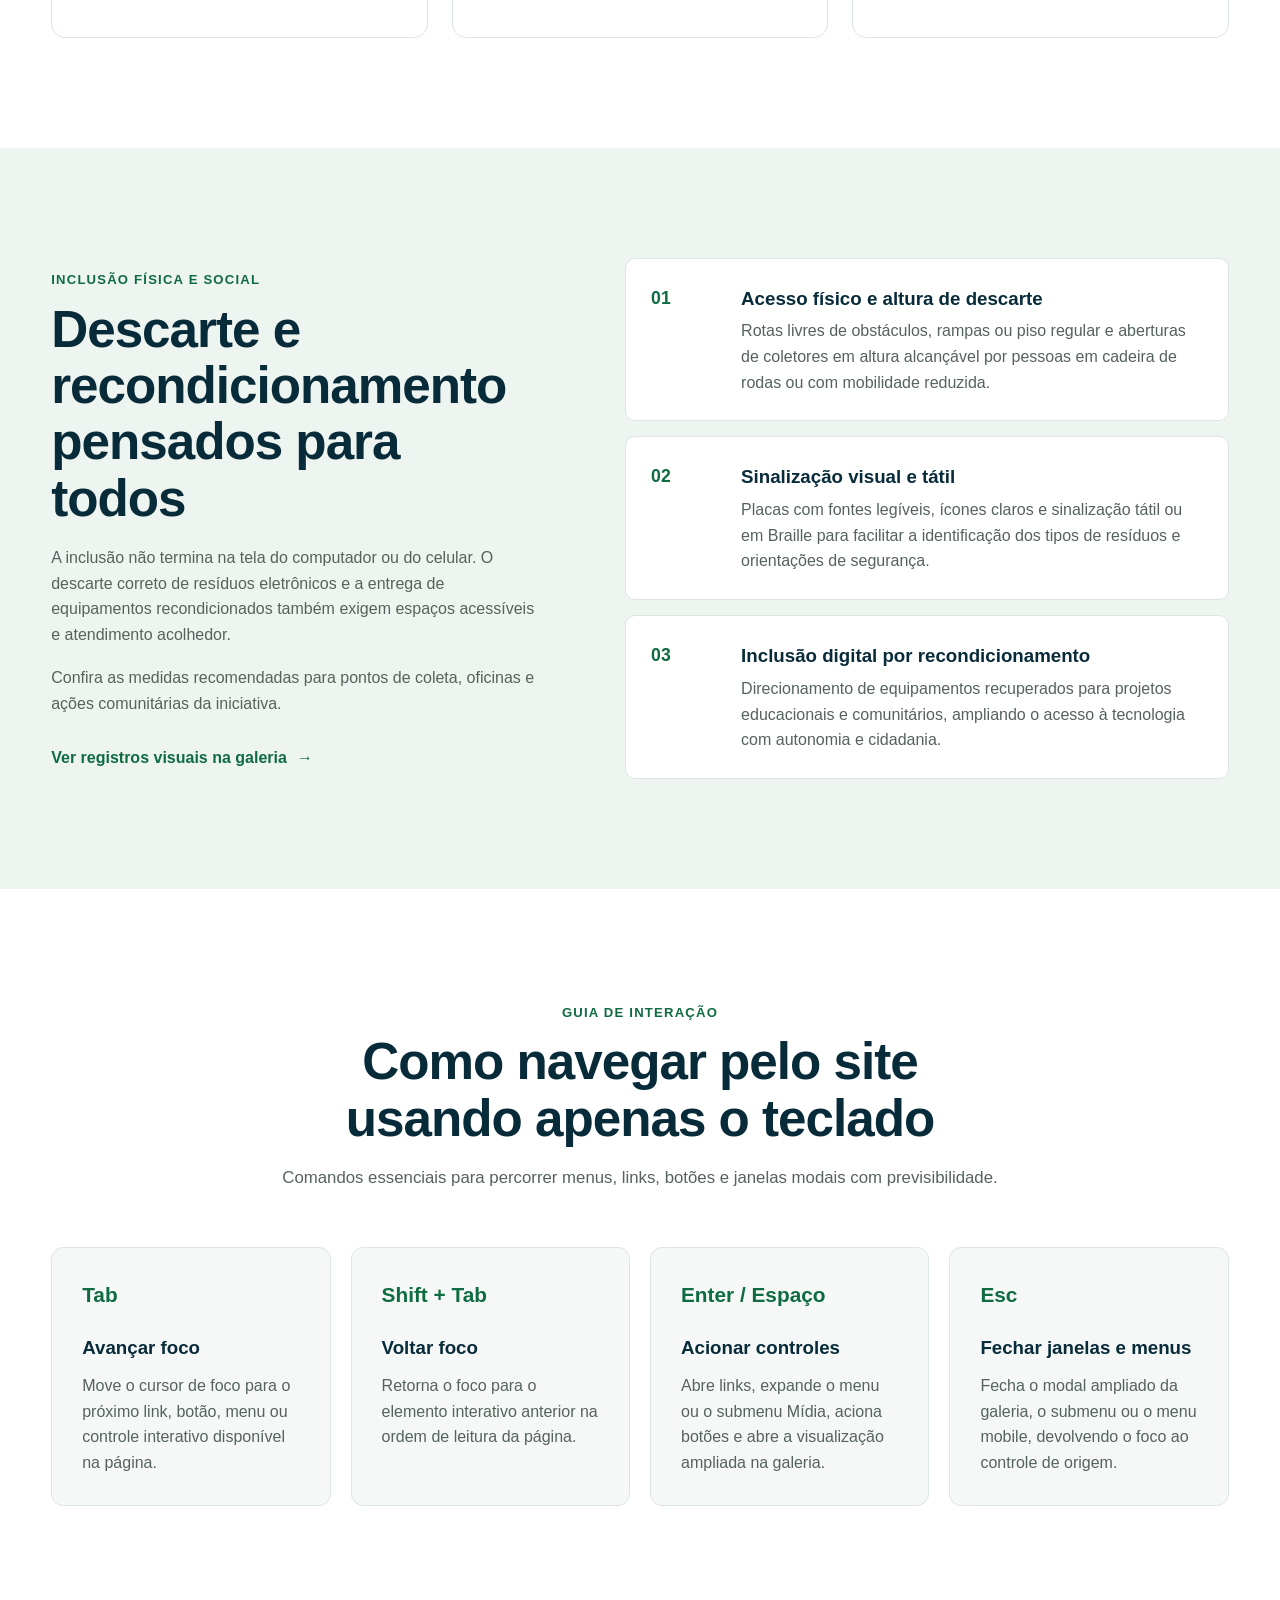
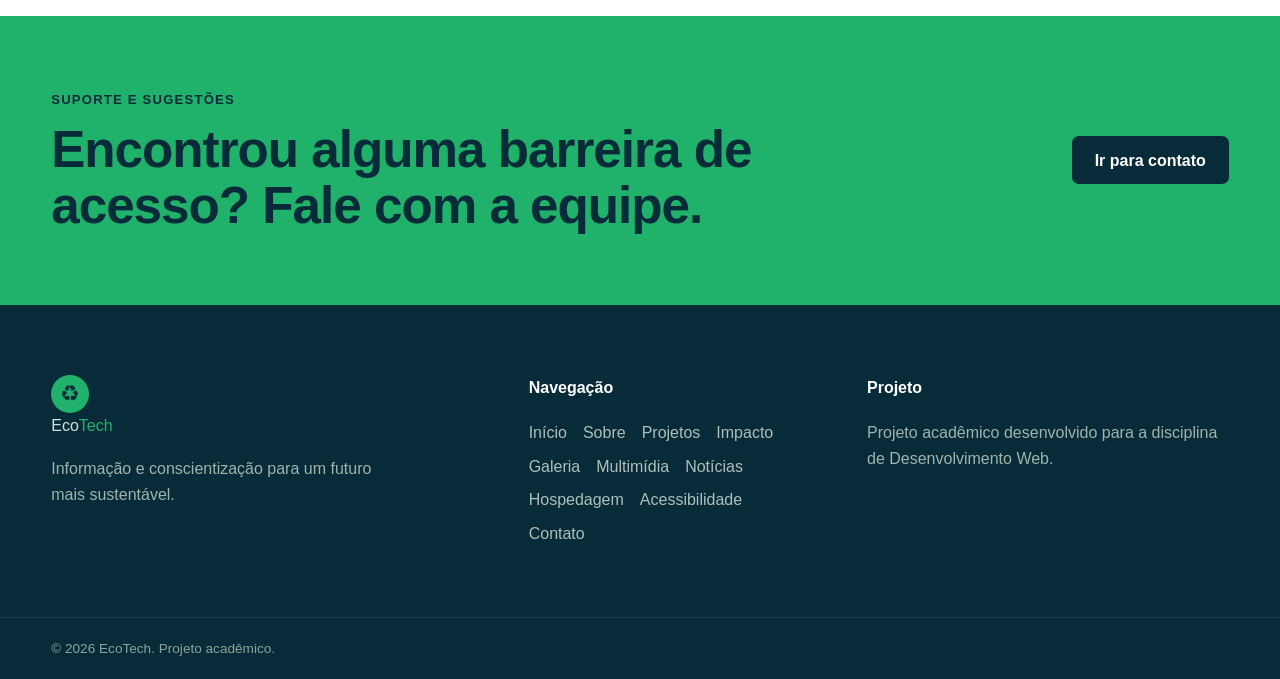
==== commit 53fba125: "deleted the extra link in footer from all pages" ====
--- a/acessibilidade.html
+++ b/acessibilidade.html
@@ -327,7 +327,6 @@
   <li><a href="sobre.html">Sobre</a></li>
   <li><a href="projetos.html">Projetos</a></li>
   <li><a href="impacto.html">Impacto</a></li>
-  <li><a href="midia.html">Mídia</a></li>
   <li><a href="galeria.html">Galeria</a></li>
   <li><a href="midia.html">Multimídia</a></li>
   <li><a href="noticias.html">Notícias</a></li>
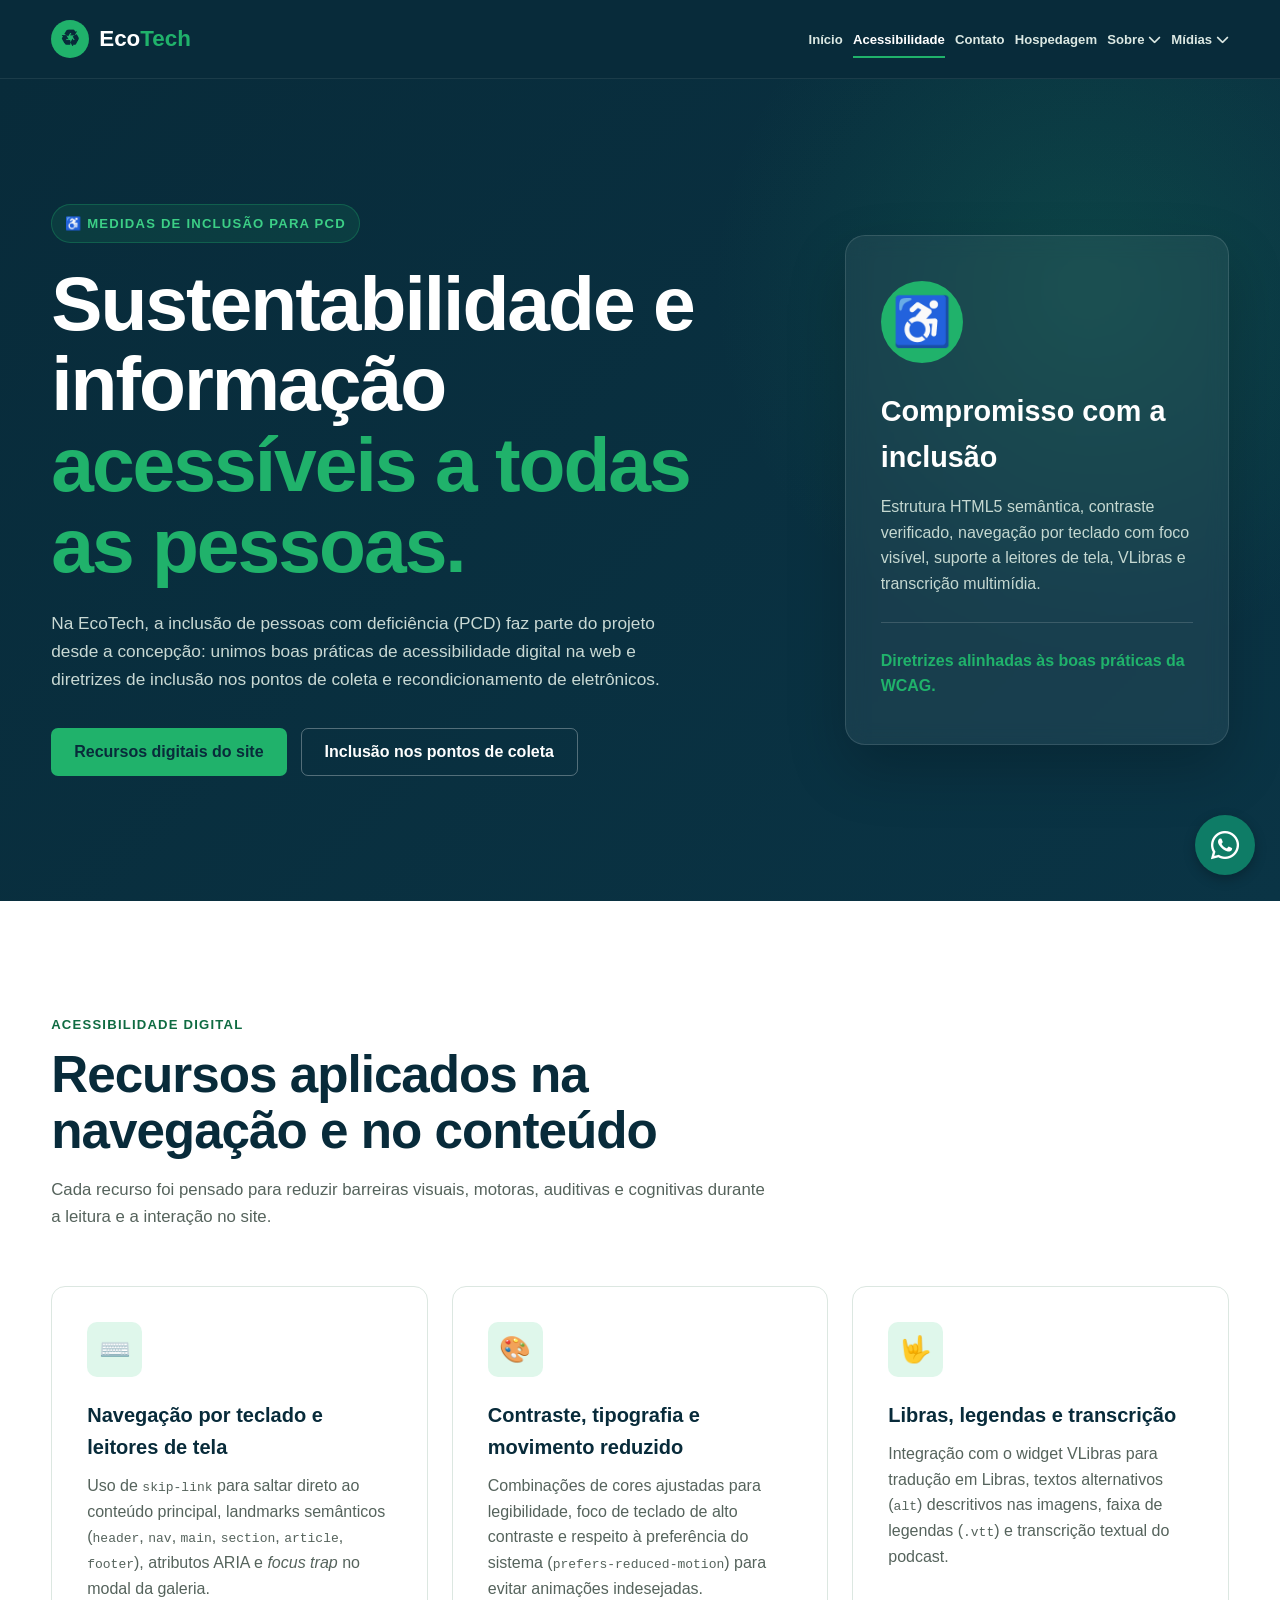
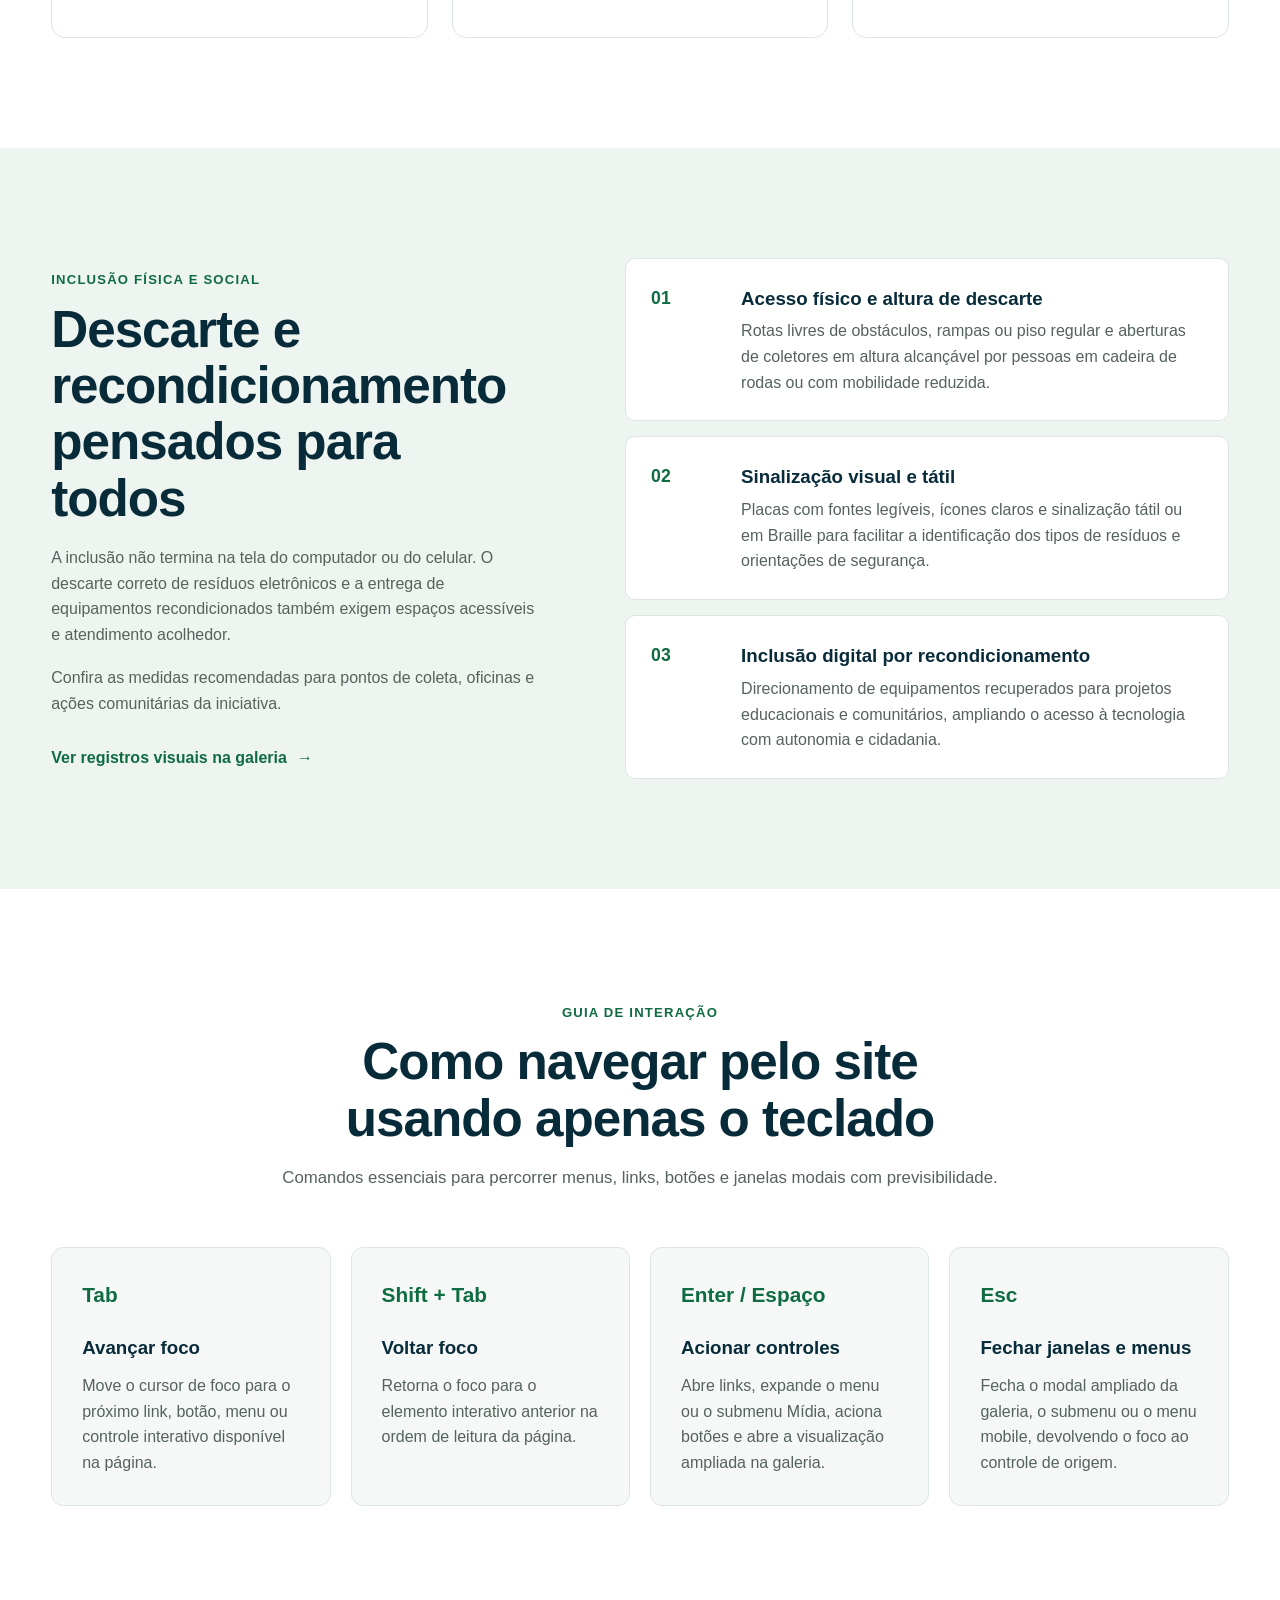
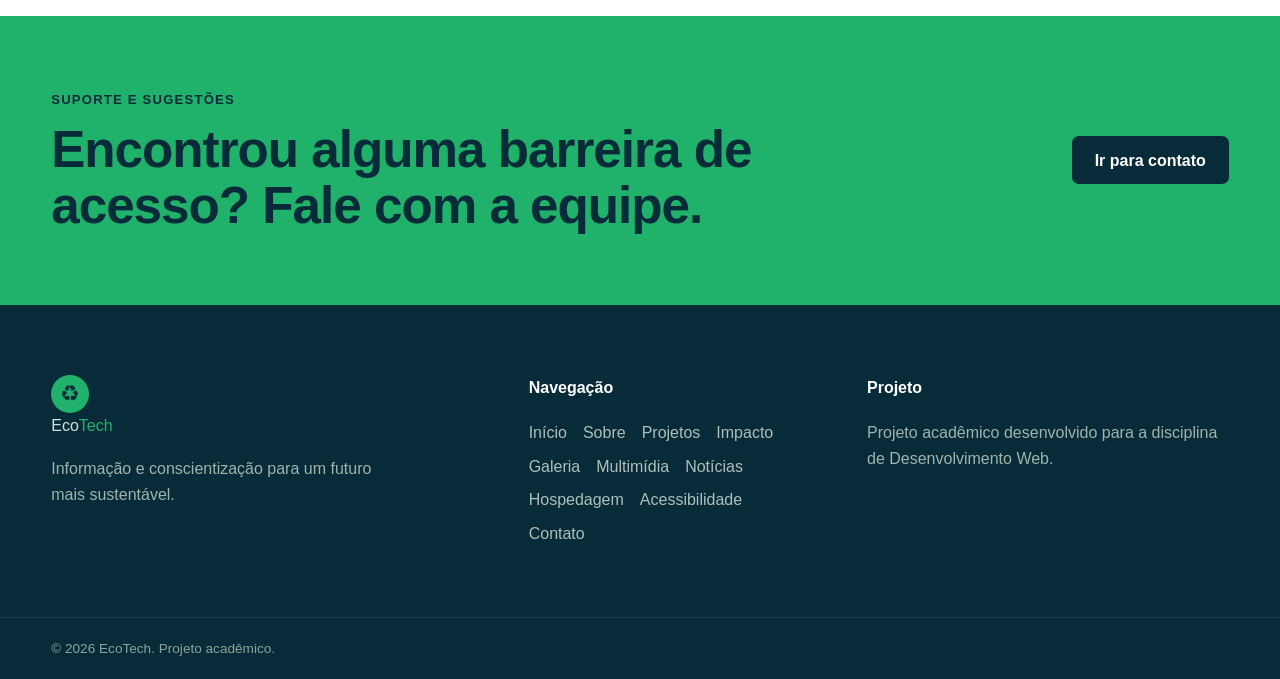
==== commit fdeab0a6: "update header menu from all pages" ====
--- a/acessibilidade.html
+++ b/acessibilidade.html
@@ -33,35 +33,65 @@
         </a>
 
         <button
-          class="menu-toggle"
-          id="menu-toggle"
-          type="button"
-          aria-label="Abrir menu"
-          aria-expanded="false"
-          aria-controls="menu-principal"
-        >
-          <span></span>
-          <span></span>
-          <span></span>
-        </button>
-
-        <nav id="menu-principal" class="navigation" aria-label="Navegação principal">
+      <button
+        class="menu-toggle"
+        id="menu-toggle"
+        type="button"
+        aria-label="Abrir menu"
+        aria-expanded="false"
+        aria-controls="menu-principal"
+      >
+        <span></span>
+        <span></span>
+        <span></span>
+      </button>
+
+      <nav id="menu-principal" class="navigation" aria-label="Navegação principal">
         <ul class="nav-list">
-                    <li><a href="index.html#inicio">Início</a></li>
-          <li><a href="sobre.html">Sobre</a></li>
-          <li><a href="projetos.html">Projetos</a></li>
-          <li><a href="impacto.html">Impacto</a></li>
+          <li><a href="index.html">Início</a></li>
+          <li><a href="acessibilidade.html">Acessibilidade</a></li>
+          <li><a href="contato.html">Contato</a></li>
+          <li><a href="orcamento_hospedagem.html">Hospedagem</a></li>
+
           <li class="dropdown">
-            <a href="#" class="drop-btn" role="button" aria-haspopup="true" aria-expanded="false" aria-controls="submenu-midia">Mídia <i class="fa-solid fa-chevron-down" aria-hidden="true"></i></a>
+            <a
+              href="#"
+              class="drop-btn"
+              role="button"
+              aria-haspopup="true"
+              aria-expanded="false"
+              aria-controls="submenu-sobre"
+            >
+              Sobre
+              <i class="fa-solid fa-chevron-down" aria-hidden="true"></i>
+            </a>
+
+            <ul class="dropdown-menu" id="submenu-sobre">
+              <li><a href="sobre.html">Sobre nós</a></li>
+              <li><a href="impacto.html">Impacto</a></li>
+              <li><a href="projetos.html">Projetos</a></li>
+            </ul>
+          </li>
+
+          <li class="dropdown">
+            <a
+              href="#"
+              class="drop-btn"
+              role="button"
+              aria-haspopup="true"
+              aria-expanded="false"
+              aria-controls="submenu-midia"
+            >
+              Mídias
+              <i class="fa-solid fa-chevron-down" aria-hidden="true"></i>
+            </a>
+
             <ul class="dropdown-menu" id="submenu-midia">
+              <li><a href="noticias.html">Notícias</a></li>
               <li><a href="galeria.html">Galeria</a></li>
               <li><a href="midia.html">Multimídia</a></li>
             </ul>
           </li>
-          <li><a href="noticias.html">Notícias</a></li>
-          <li><a href="orcamento_hospedagem.html">Hospedagem</a></li>
-          <li><a href="acessibilidade.html" class="active" aria-current="page">Acessibilidade</a></li>
-          <li><a href="contato.html">Contato</a></li>
         </ul>
       </nav>
       </div>
@@ -360,10 +390,12 @@
         <div class="vw-plugin-top-wrapper"></div>
       </div>
     </div>
+        
     <script src="https://vlibras.gov.br/app/vlibras-plugin.js"></script>
     <script>
       new window.VLibras.Widget("https://vlibras.gov.br/app");
     </script>
     <!-- Fim do código do VLibras -->
+     <script src="js/header.js" defer></script>
   </body>
 </html>
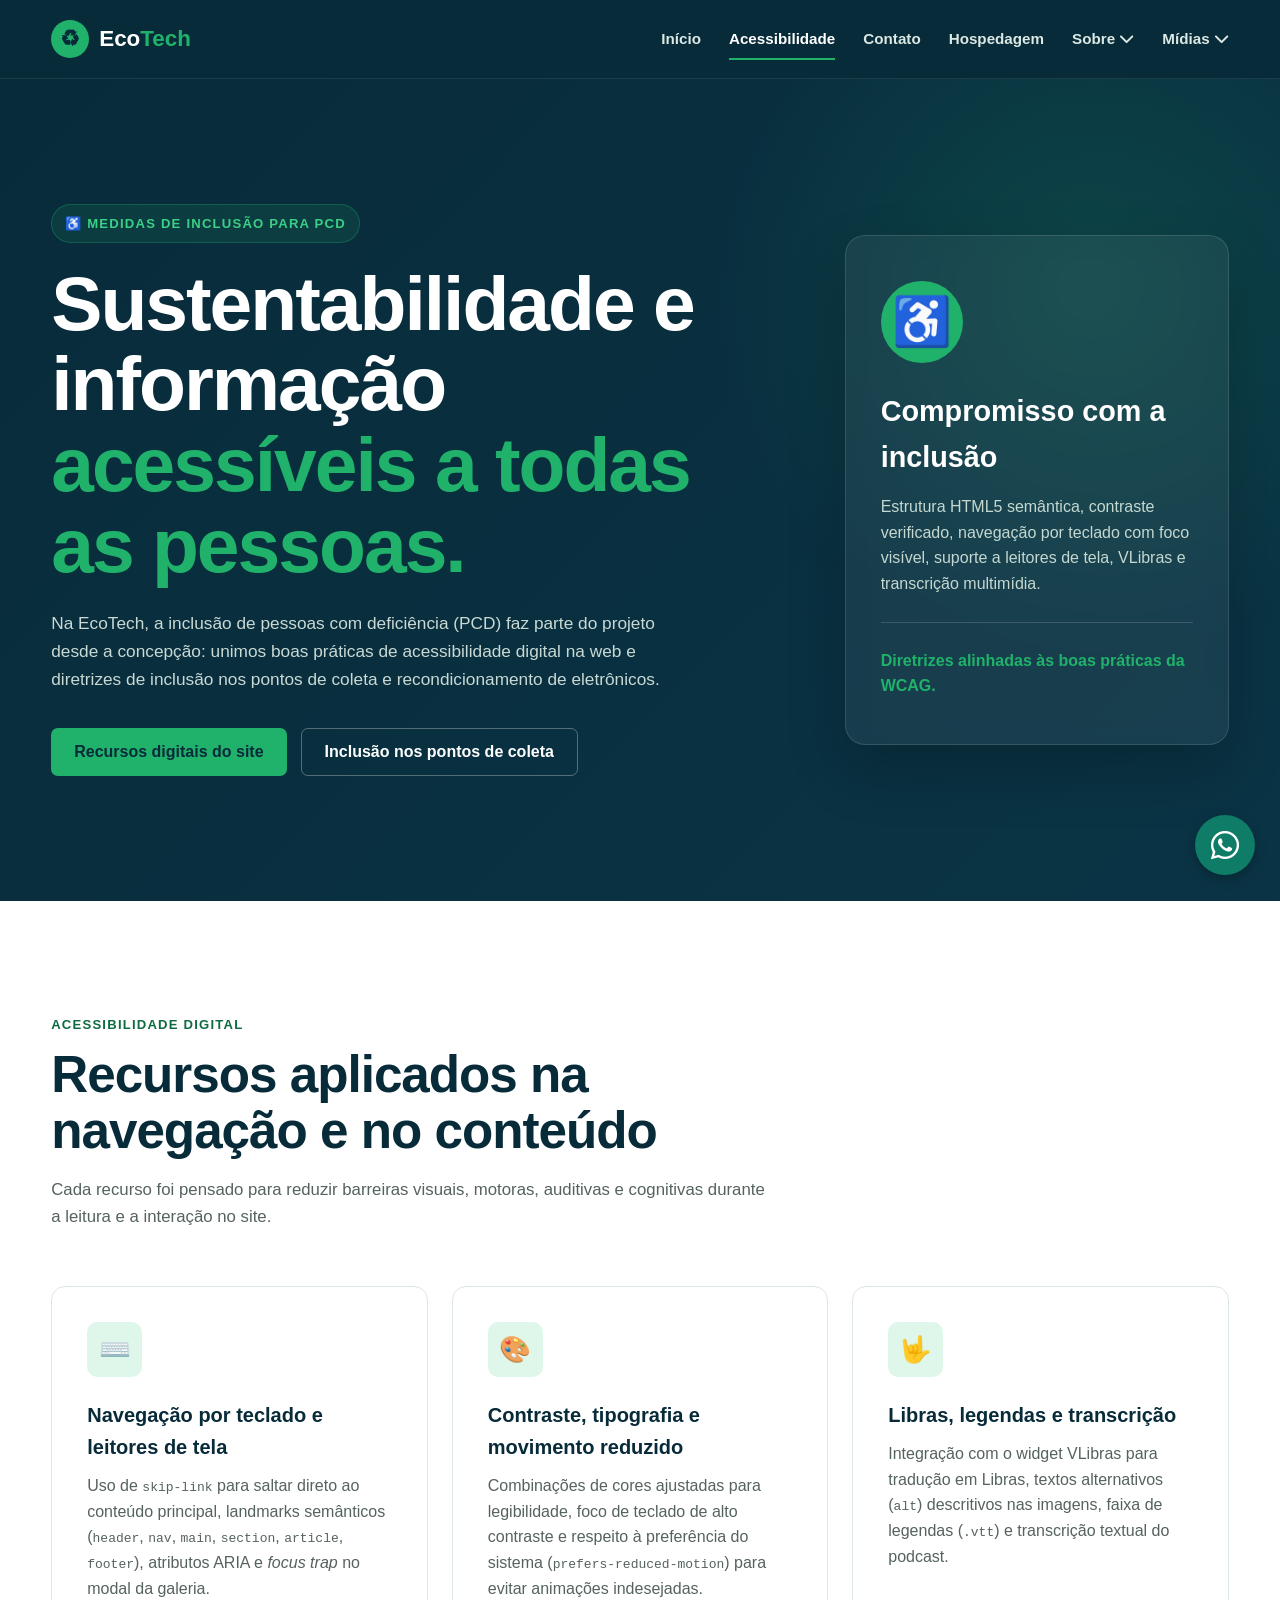
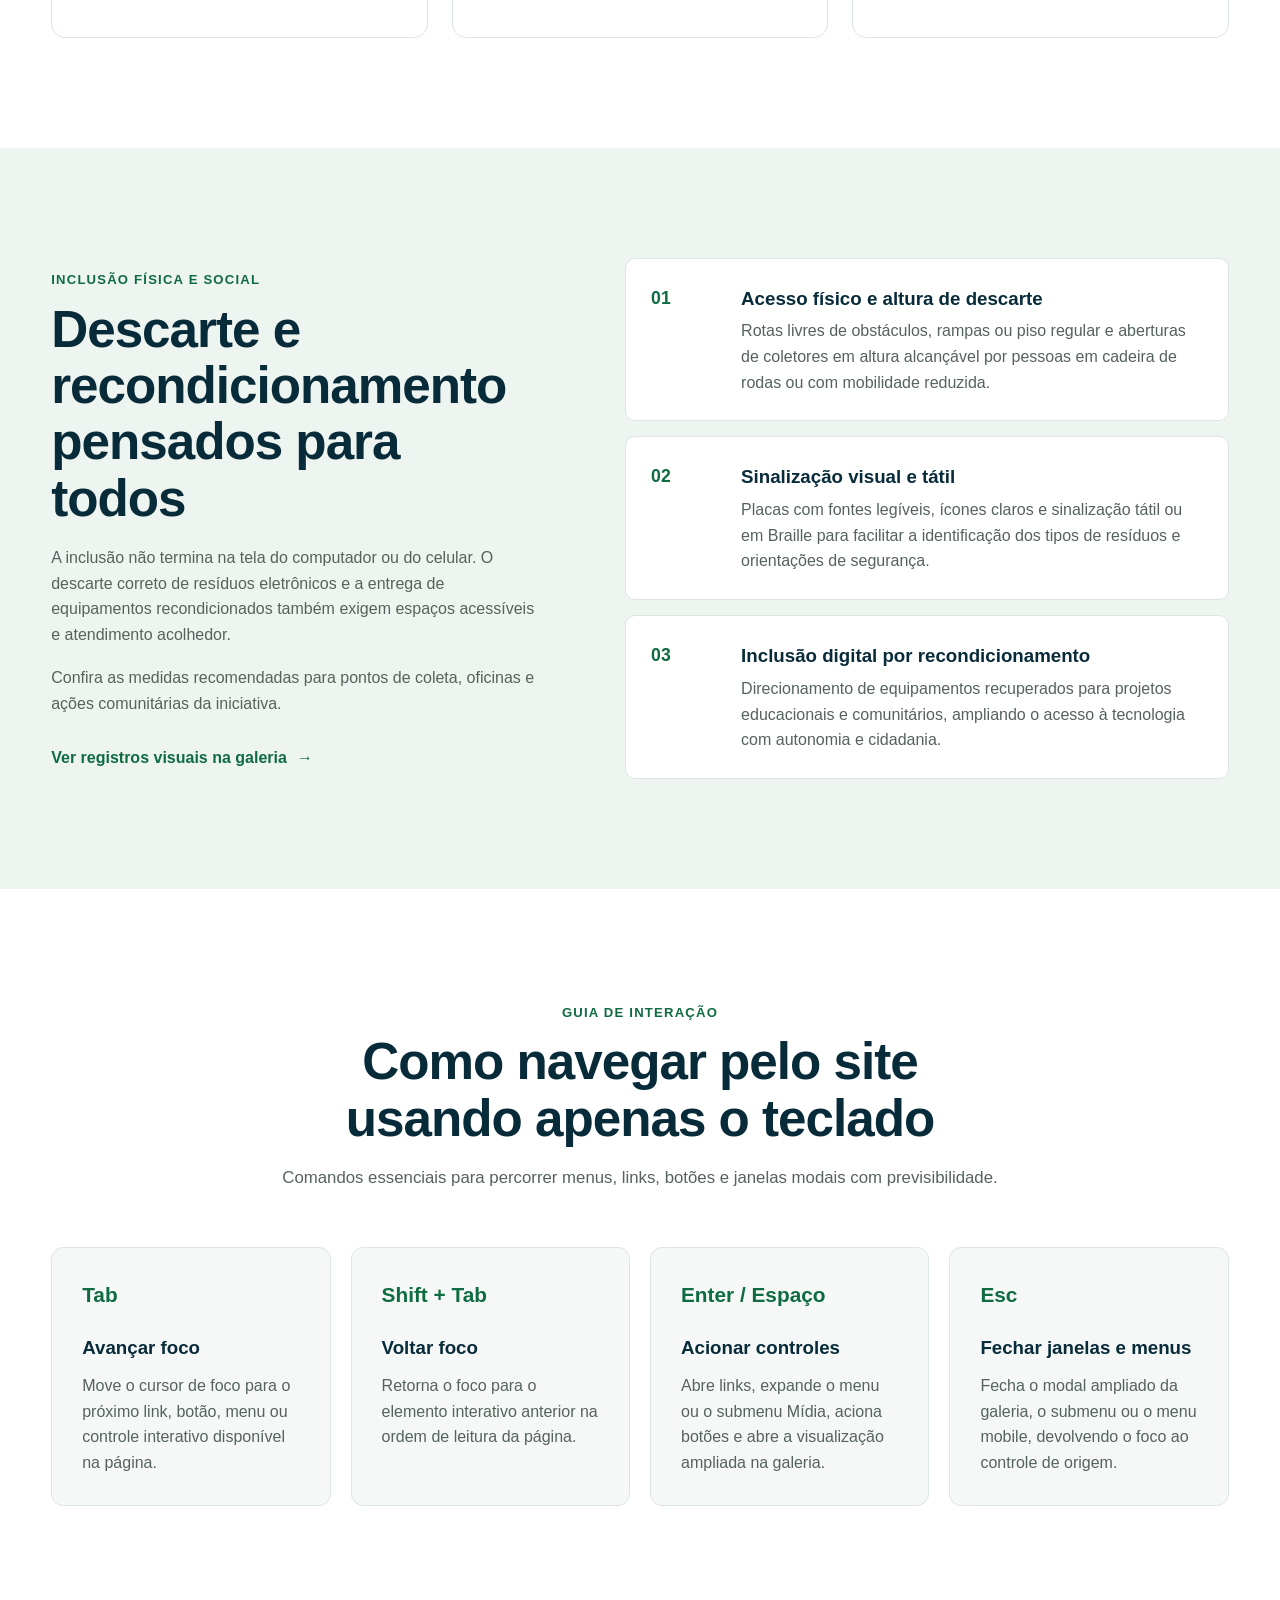
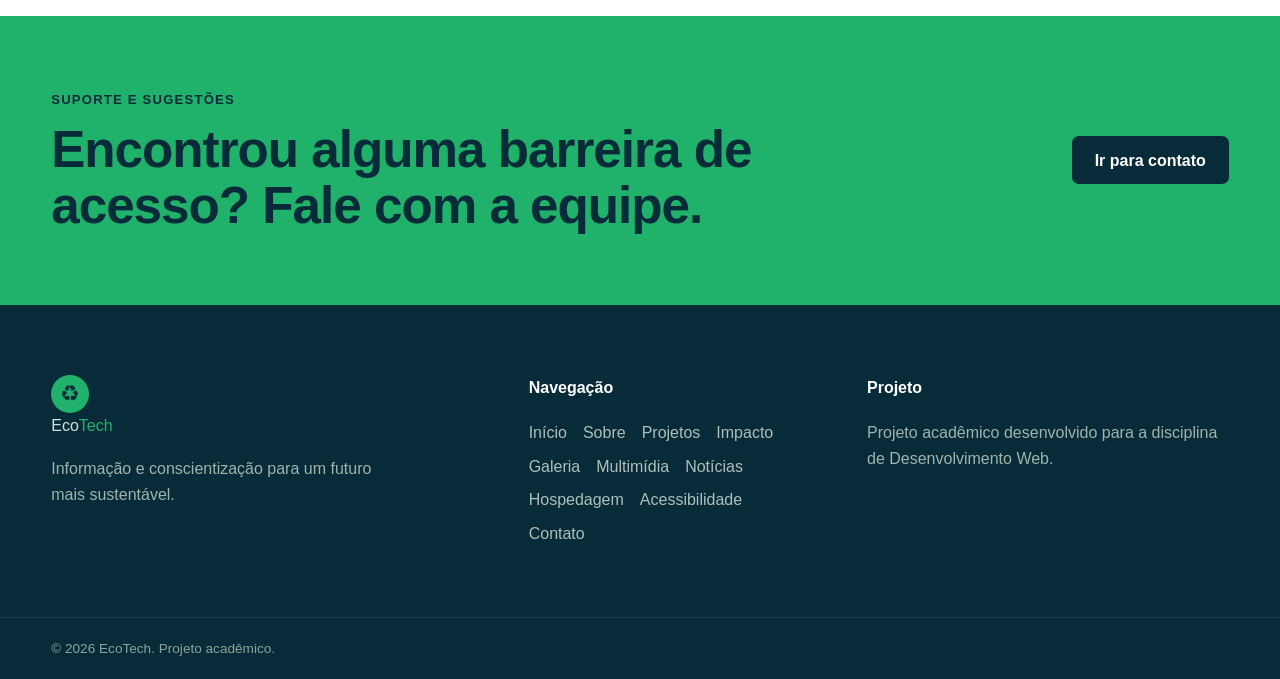
==== commit 581db74f: "update css header in all pages" ====
--- a/acessibilidade.html
+++ b/acessibilidade.html
@@ -12,7 +12,8 @@
 
     <title>EcoTech - Acessibilidade e Inclusão para PCD</title>
 
-    <link rel="stylesheet" href="css/style.css" />
+    <link rel="stylesheet" href="css/header.css">
+    <link rel="stylesheet" href="css/index.css" />
     <link rel="stylesheet" href="css/acessibilidade.css" />
     <link
       rel="stylesheet"
@@ -31,8 +32,7 @@
           <span class="logo-icon" aria-hidden="true">♻</span>
           <span>Eco<span>Tech</span></span>
         </a>
-
-        <button
+        
       <button
         class="menu-toggle"
         id="menu-toggle"
--- a/css/header.css
+++ b/css/header.css
@@ -0,0 +1,269 @@
+
+.header {
+  position: sticky;
+  top: 0;
+  z-index: 1000;
+  background-color: var(--dark-blue);
+  border-bottom: 1px solid rgba(255, 255, 255, 0.08);
+}
+
+.header-content {
+  position: relative;
+  min-height: 78px;
+  display: flex;
+  flex-direction: row;
+  align-items: center;
+  justify-content: space-between;
+  gap: 16px;
+}
+
+.header-content > .logo {
+  display: inline-flex;
+  align-items: center;
+  justify-content: flex-start;
+  gap: 10px;
+  margin: 0 auto 0 0;
+  flex: 0 0 auto;
+  color: var(--white);
+  font-size: 1.4rem;
+  font-weight: 800;
+}
+
+.logo > span:last-child > span {
+  color: var(--green);
+}
+
+.logo-icon {
+  width: 38px;
+  height: 38px;
+  display: grid;
+  place-items: center;
+  flex-shrink: 0;
+  border-radius: 50%;
+  background-color: var(--green);
+  color: var(--dark-blue);
+  font-size: 1.4rem;
+}
+
+.navigation {
+  display: block;
+  margin-left: auto;
+}
+
+.nav-list {
+  display: flex;
+  align-items: center;
+  gap: 28px;
+}
+
+.nav-list a {
+  position: relative;
+  display: inline-block;
+  color: #dbe8e3;
+  font-size: 0.95rem;
+  font-weight: 600;
+  transition: color 0.2s ease;
+}
+
+.nav-list a::after {
+  content: "";
+  position: absolute;
+  left: 0;
+  bottom: -8px;
+  width: 0;
+  height: 2px;
+  background-color: var(--green);
+  transition: width 0.2s ease;
+}
+
+.nav-list a:hover,
+.nav-list a.active,
+.nav-list a[aria-current="page"] {
+  color: var(--white);
+}
+
+.nav-list a:hover::after,
+.nav-list a.active::after,
+.nav-list a[aria-current="page"]::after {
+  width: 100%;
+}
+
+/* Submenu Mídia */
+.nav-list .dropdown {
+  position: relative;
+}
+
+.nav-list .dropdown-menu {
+  display: none;
+  position: absolute;
+  top: calc(100% + 8px);
+  left: 0;
+  background-color: #ffffff;
+  min-width: 170px;
+  box-shadow: 0 10px 15px -3px rgba(0, 0, 0, 0.2);
+  border-radius: 8px;
+  padding: 8px 0;
+  z-index: 999;
+  border: 1px solid #e5e7eb;
+}
+
+.nav-list .dropdown:hover > .dropdown-menu,
+.nav-list .dropdown.is-open > .dropdown-menu {
+  display: block;
+}
+
+.nav-list .dropdown-menu li {
+  display: block;
+  margin: 0;
+}
+
+.nav-list .dropdown-menu li a {
+  color: #166534;
+  padding: 10px 20px;
+  display: block;
+  white-space: nowrap;
+  font-size: 14px;
+  font-weight: 600;
+  transition: background-color 0.2s ease;
+}
+
+.nav-list .dropdown-menu li a::after {
+  display: none;
+}
+
+.nav-list .dropdown-menu li a:hover {
+  background-color: #f3f4f6;
+  color: #0f4c27;
+}
+
+/* Botão hambúrguer */
+.menu-toggle {
+  display: none;
+  width: 44px;
+  height: 44px;
+  padding: 9px;
+  margin: 0 0 0 auto;
+  flex: 0 0 44px;
+  flex-direction: column;
+  align-items: center;
+  justify-content: center;
+  gap: 5px;
+  border: 1px solid rgba(255, 255, 255, 0.15);
+  border-radius: 8px;
+  background: transparent;
+  color: var(--green);
+  cursor: pointer;
+}
+
+.menu-toggle span {
+  display: block;
+  width: 22px;
+  height: 2px;
+  border-radius: 2px;
+  background-color: currentColor;
+  transition: transform 0.25s ease, opacity 0.25s ease;
+}
+
+@media (max-width: 768px) {
+  .header-content {
+    min-height: 70px;
+    flex-direction: row;
+    align-items: center;
+    justify-content: space-between;
+    gap: 12px;
+    padding-top: 0;
+    padding-bottom: 0;
+  }
+
+  .header-content > .logo {
+    font-size: 1.3rem;
+  }
+
+  .logo-icon {
+    width: 34px;
+    height: 34px;
+    font-size: 1.2rem;
+  }
+
+  .menu-toggle {
+    display: flex;
+    position: relative;
+    z-index: 2;
+  }
+
+  .header-content > .navigation {
+    display: none;
+    position: absolute;
+    top: 100%;
+    left: 0;
+    right: 0;
+    width: 100%;
+    margin: 0;
+    padding: 15px 20px 25px;
+    background-color: var(--dark-blue);
+    border-top: 1px solid rgba(255, 255, 255, 0.08);
+    box-shadow: 0 12px 24px rgba(0, 0, 0, 0.25);
+    z-index: 999;
+  }
+
+  .header-content > .navigation.is-open {
+    display: block;
+  }
+
+  .nav-list {
+    flex-direction: column;
+    align-items: stretch;
+    gap: 4px;
+  }
+
+  .nav-list li {
+    width: 100%;
+  }
+
+  .nav-list a {
+    display: block;
+    padding: 12px 10px;
+  }
+
+  .nav-list a::after {
+    bottom: 5px;
+    left: 10px;
+    max-width: calc(100% - 20px);
+  }
+
+  .nav-list a:hover,
+  .nav-list a.active {
+    color: var(--green);
+  }
+
+  .nav-list .dropdown-menu {
+    position: static;
+    box-shadow: none;
+    border: none;
+    background-color: rgba(0, 0, 0, 0.18);
+    margin-top: 4px;
+    border-radius: 6px;
+  }
+
+  .nav-list .dropdown-menu li a {
+    color: var(--white);
+    padding: 10px 18px;
+  }
+
+  .nav-list .dropdown-menu li a:hover {
+    background-color: rgba(255, 255, 255, 0.08);
+    color: var(--green);
+  }
+
+  .menu-toggle[aria-expanded="true"] span:nth-child(1) {
+    transform: translateY(7px) rotate(45deg);
+  }
+
+  .menu-toggle[aria-expanded="true"] span:nth-child(2) {
+    opacity: 0;
+  }
+
+  .menu-toggle[aria-expanded="true"] span:nth-child(3) {
+    transform: translateY(-7px) rotate(-45deg);
+  }
+}
--- a/css/index.css
+++ b/css/index.css
@@ -0,0 +1,797 @@
+/* =========================================
+   RESET
+========================================= */
+
+* {
+  margin: 0;
+  padding: 0;
+  box-sizing: border-box;
+}
+
+html {
+  scroll-behavior: smooth;
+}
+
+body {
+  font-family: Arial, Helvetica, sans-serif;
+  background-color: #f5f8f6;
+  color: #17251f;
+  line-height: 1.6;
+}
+
+a {
+  color: inherit;
+  text-decoration: none;
+}
+
+ul {
+  list-style: none;
+}
+
+img {
+  max-width: 100%;
+  display: block;
+}
+
+/* =========================================
+   VARIÁVEIS
+========================================= */
+
+:root {
+  --dark-blue: #082b3a;
+  --dark-blue-2: #0d3b4f;
+
+  --green: #20b26b;
+  --green-dark: #168451;
+  --green-light: #dff7eb;
+
+  --white: #ffffff;
+  --light: #f5f8f6;
+  --gray: #66736d;
+  --border: #dce7e1;
+
+  --container: 1180px;
+}
+
+/* =========================================
+   ACESSIBILIDADE BASE
+========================================= */
+
+.skip-link {
+  position: absolute;
+  top: -100px;
+  left: 20px;
+  z-index: 9999;
+  background-color: var(--dark-blue);
+  color: var(--white);
+  padding: 12px 18px;
+  border-radius: 6px;
+  font-weight: 700;
+}
+
+.skip-link:focus {
+  top: 15px;
+}
+
+/* =========================================
+   CONTAINER
+========================================= */
+
+.container {
+  width: min(92%, var(--container));
+  margin: 0 auto;
+}
+
+
+
+/* =========================================
+   HERO
+========================================= */
+
+.hero {
+  min-height: calc(100vh - 78px);
+  display: flex;
+  align-items: center;
+  background:
+    radial-gradient(
+      circle at 85% 25%,
+      rgba(32, 178, 107, 0.16),
+      transparent 30%
+    ),
+    linear-gradient(135deg, var(--dark-blue), #0a3445);
+  color: var(--white);
+  overflow: hidden;
+}
+
+.hero-content {
+  display: grid;
+  grid-template-columns: 1.3fr 0.7fr;
+  align-items: center;
+  gap: 80px;
+  padding: 90px 0;
+}
+
+.tag,
+.section-label {
+  display: inline-block;
+  color: var(--green);
+  font-size: 0.82rem;
+  font-weight: 800;
+  text-transform: uppercase;
+  letter-spacing: 1.2px;
+}
+
+.tag {
+  margin-bottom: 20px;
+  padding: 8px 13px;
+  background-color: rgba(32, 178, 107, 0.12);
+  border: 1px solid rgba(32, 178, 107, 0.3);
+  border-radius: 50px;
+}
+
+.hero h1 {
+  max-width: 720px;
+  font-size: clamp(2.5rem, 6vw, 5rem);
+  line-height: 1.05;
+  letter-spacing: -2px;
+  margin-bottom: 25px;
+}
+
+.hero h1 strong {
+  color: var(--green);
+}
+
+.hero-text > p {
+  max-width: 650px;
+  color: #c9d9d4;
+  font-size: 1.08rem;
+  margin-bottom: 35px;
+}
+
+.hero-buttons {
+  display: flex;
+  flex-wrap: wrap;
+  gap: 14px;
+}
+
+.btn {
+  display: inline-flex;
+  align-items: center;
+  justify-content: center;
+  min-height: 48px;
+  padding: 0 23px;
+  border-radius: 7px;
+  font-weight: 700;
+  transition: transform 0.2s ease, background-color 0.2s ease;
+}
+
+.btn:hover {
+  transform: translateY(-3px);
+}
+
+.btn-primary {
+  background-color: var(--green);
+  color: var(--dark-blue);
+}
+
+.btn-primary:hover {
+  background-color: #36c57d;
+}
+
+.btn-secondary {
+  border: 1px solid rgba(255, 255, 255, 0.3);
+  color: var(--white);
+}
+
+.btn-secondary:hover {
+  background-color: rgba(255, 255, 255, 0.08);
+}
+
+.hero-card {
+  padding: 45px 35px;
+  background-color: rgba(255, 255, 255, 0.06);
+  border: 1px solid rgba(255, 255, 255, 0.12);
+  border-radius: 20px;
+  backdrop-filter: blur(10px);
+  box-shadow: 0 25px 60px rgba(0, 0, 0, 0.2);
+}
+
+.recycle-icon {
+  width: 82px;
+  height: 82px;
+  display: grid;
+  place-items: center;
+  margin-bottom: 25px;
+  border-radius: 50%;
+  background-color: var(--green);
+  color: var(--dark-blue);
+  font-size: 3rem;
+}
+
+.hero-card h2 {
+  font-size: 1.8rem;
+  margin-bottom: 14px;
+}
+
+.hero-card p {
+  color: #c5d8d1;
+}
+
+.hero-line {
+  width: 100%;
+  height: 1px;
+  margin: 25px 0;
+  background-color: rgba(255, 255, 255, 0.15);
+}
+
+.hero-card > span {
+  color: var(--green);
+  font-weight: 700;
+}
+
+/* =========================================
+   SEÇÕES
+========================================= */
+
+.section {
+  padding: 110px 0;
+}
+
+.section-heading {
+  max-width: 720px;
+  margin-bottom: 55px;
+}
+
+.section-heading.center {
+  margin-left: auto;
+  margin-right: auto;
+  text-align: center;
+}
+
+.section-heading h2,
+.impact-text h2,
+.cta h2 {
+  margin-top: 10px;
+  color: var(--dark-blue);
+  font-size: clamp(2rem, 4vw, 3.2rem);
+  line-height: 1.1;
+  letter-spacing: -1px;
+}
+
+.section-heading p {
+  margin-top: 18px;
+  color: var(--gray);
+  font-size: 1.05rem;
+}
+
+/* =========================================
+   SOBRE E CARDS
+========================================= */
+
+.about {
+  background-color: var(--white);
+}
+
+.about-grid {
+  display: grid;
+  grid-template-columns: repeat(3, 1fr);
+  gap: 24px;
+}
+
+.info-card {
+  padding: 35px;
+  background-color: var(--white);
+  border: 1px solid var(--border);
+  border-radius: 14px;
+  transition: transform 0.25s ease, box-shadow 0.25s ease;
+}
+
+.info-card:hover {
+  transform: translateY(-6px);
+  box-shadow: 0 18px 40px rgba(8, 43, 58, 0.1);
+}
+
+.card-icon {
+  width: 55px;
+  height: 55px;
+  display: grid;
+  place-items: center;
+  margin-bottom: 22px;
+  background-color: var(--green-light);
+  border-radius: 10px;
+  font-size: 1.6rem;
+}
+
+.info-card h3 {
+  margin-bottom: 10px;
+  color: var(--dark-blue);
+  font-size: 1.25rem;
+}
+
+.info-card p {
+  color: var(--gray);
+}
+
+/* =========================================
+   IMPACTO AMBIENTAL (GALERIA DE IMPACTO)
+========================================= */
+
+.ecotech-impact-gallery {
+  overflow: hidden;
+  padding-block: clamp(2rem, 5vw, 4rem);
+  background: var(--white);
+}
+
+.ecotech-impact-gallery .section-heading {
+  max-width: 780px;
+  margin-inline: auto;
+  text-align: center;
+}
+
+.ecotech-impact-gallery .section-heading h2 {
+  text-wrap: balance;
+  color: #172521;
+}
+
+.ecotech-impact-grid {
+  display: grid;
+  grid-template-columns: repeat(2, minmax(0, 1fr));
+  gap: clamp(1rem, 2.5vw, 1.5rem);
+  margin-top: clamp(2rem, 4vw, 3rem);
+}
+
+.ecotech-impact-card {
+  display: flex;
+  flex-direction: column;
+  min-width: 0;
+  overflow: hidden;
+  border: 1px solid #d8e7de;
+  border-radius: 15px;
+  background: #ffffff;
+  box-shadow: 0 3px 12px rgba(23, 37, 33, 0.025);
+  transition: transform 220ms ease, box-shadow 220ms ease, border-color 220ms ease;
+}
+
+.ecotech-impact-card:hover {
+  transform: translateY(-4px);
+  border-color: #a8d9b7;
+  box-shadow: 0 12px 28px rgba(35, 75, 50, 0.09);
+}
+
+.ecotech-impact-card > img {
+  display: block;
+  width: 100%;
+  aspect-ratio: 1.8 / 1;
+  object-fit: cover;
+  background: #e0f5e9;
+}
+
+.ecotech-impact-card-content {
+  display: grid;
+  grid-template-columns: auto minmax(0, 1fr);
+  align-items: start;
+  gap: 1rem;
+  flex: 1;
+  padding: clamp(1.25rem, 2.5vw, 1.6rem);
+}
+
+.ecotech-impact-symbol {
+  display: grid;
+  place-items: center;
+  width: 3.4rem;
+  height: 3.4rem;
+  flex-shrink: 0;
+  border-radius: 11px;
+  background: #def6e9;
+  color: #39834e;
+  font-size: 1.4rem;
+  line-height: 1;
+  transition: background-color 220ms ease, transform 220ms ease;
+}
+
+.ecotech-impact-card:hover .ecotech-impact-symbol {
+  background: #d0f0dc;
+  transform: scale(1.04);
+}
+
+.ecotech-impact-card h3 {
+  margin: 0 0 0.65rem;
+  color: #102b22;
+  font-size: clamp(1.05rem, 1.5vw, 1.25rem);
+  font-weight: 650;
+  line-height: 1.35;
+}
+
+.ecotech-impact-card p {
+  margin: 0;
+  color: #5d6b63;
+  font-size: 1rem;
+  line-height: 1.6;
+  overflow-wrap: break-word;
+}
+
+.ecotech-impact-note {
+  display: flex;
+  justify-content: center;
+  align-items: flex-start;
+  gap: 0.65rem;
+  max-width: 850px;
+  margin: 2rem auto 0;
+  color: #5d6b63;
+  text-align: center;
+  line-height: 1.7;
+}
+
+.ecotech-impact-note span {
+  flex-shrink: 0;
+  color: #39834e;
+  font-size: 1.15rem;
+}
+
+/* =========================================
+   IMPACTO (POR QUE ISSO IMPORTA)
+========================================= */
+
+.impact {
+  background-color: #eef5f1;
+}
+
+.impact-content {
+  display: grid;
+  grid-template-columns: 0.9fr 1.1fr;
+  gap: 80px;
+  align-items: center;
+}
+
+.impact-text p {
+  margin-top: 18px;
+  color: var(--gray);
+}
+
+.text-link {
+  display: inline-flex;
+  gap: 10px;
+  margin-top: 28px;
+  color: var(--green-dark);
+  font-weight: 800;
+}
+
+.text-link:hover {
+  color: var(--dark-blue);
+}
+
+.impact-list {
+  display: flex;
+  flex-direction: column;
+  gap: 15px;
+}
+
+.impact-item {
+  display: grid;
+  grid-template-columns: 70px 1fr;
+  gap: 20px;
+  padding: 25px;
+  background-color: var(--white);
+  border-radius: 10px;
+  border: 1px solid var(--border);
+}
+
+.impact-number {
+  color: var(--green);
+  font-size: 1.1rem;
+  font-weight: 900;
+}
+
+.impact-item h3 {
+  color: var(--dark-blue);
+  margin-bottom: 5px;
+}
+
+.impact-item p {
+  color: var(--gray);
+}
+
+/* =========================================
+   DESCARTE
+========================================= */
+
+.disposal {
+  background-color: var(--white);
+}
+
+.steps {
+  display: grid;
+  grid-template-columns: repeat(4, 1fr);
+  gap: 20px;
+}
+
+.step {
+  position: relative;
+  padding: 30px;
+  background-color: var(--light);
+  border: 1px solid var(--border);
+  border-radius: 12px;
+}
+
+.step-number {
+  display: block;
+  margin-bottom: 22px;
+  color: var(--green);
+  font-size: 1.3rem;
+  font-weight: 900;
+}
+
+.step h3 {
+  margin-bottom: 10px;
+  color: var(--dark-blue);
+}
+
+.step p {
+  color: var(--gray);
+}
+
+/* =========================================
+   CTA
+========================================= */
+
+.cta {
+  background-color: var(--green);
+  padding: 70px 0;
+}
+
+.cta-content {
+  display: flex;
+  align-items: center;
+  justify-content: space-between;
+  gap: 40px;
+}
+
+.cta .section-label {
+  color: var(--dark-blue);
+}
+
+.cta h2 {
+  max-width: 750px;
+  color: var(--dark-blue);
+  margin-top: 10px;
+}
+
+.btn-light {
+  flex-shrink: 0;
+  background-color: var(--dark-blue);
+  color: var(--white);
+}
+
+.btn-light:hover {
+  background-color: var(--dark-blue-2);
+}
+
+/* =========================================
+   BOTÃO FLUTUANTE DO WHATSAPP
+========================================= */
+
+.whatsapp-float {
+  position: fixed;
+  right: 25px;
+  bottom: 25px;
+  z-index: 999;
+  display: flex;
+  align-items: center;
+  justify-content: center;
+  width: 60px;
+  height: 60px;
+  background-color: #25d366;
+  color: #ffffff;
+  font-size: 32px;
+  border-radius: 50%;
+  box-shadow: 0 4px 12px rgba(0, 0, 0, 0.25);
+  transition: transform 0.3s ease, background-color 0.3s ease, box-shadow 0.3s ease;
+}
+
+.whatsapp-float:hover {
+  color: #ffffff;
+  transform: translateY(-4px) scale(1.05);
+  box-shadow: 0 6px 16px rgba(0, 0, 0, 0.3);
+}
+
+/* =========================================
+   FOOTER
+========================================= */
+
+.footer {
+  background-color: var(--dark-blue);
+  color: #d1dfda;
+}
+
+.footer-content {
+  display: grid;
+  grid-template-columns: 1.5fr 1fr 1.3fr;
+  gap: 60px;
+  padding: 70px 0;
+}
+
+.footer-brand p {
+  max-width: 350px;
+  margin-top: 18px;
+  color: #9fb4ad;
+}
+
+.footer-column h2 {
+  margin-bottom: 20px;
+  color: var(--white);
+  font-size: 1rem;
+}
+
+.footer-column ul {
+  display: flex;
+  flex-direction: column;
+  gap: 10px;
+}
+
+.footer-column a {
+  color: #aebfba;
+  transition: color 0.2s ease;
+}
+
+.footer-column a:hover {
+  color: var(--green);
+}
+
+.footer-column p {
+  color: #9fb4ad;
+}
+
+.footer-bottom {
+  border-top: 1px solid rgba(255, 255, 255, 0.08);
+  padding: 20px 0;
+}
+
+.footer-bottom p {
+  color: #8da39c;
+  font-size: 0.85rem;
+}
+
+/* =========================================
+   RESPONSIVIDADE
+========================================= */
+
+@media (max-width: 900px) {
+  .hero-content {
+    grid-template-columns: 1fr;
+    gap: 50px;
+    padding: 80px 0;
+  }
+
+  .hero {
+    min-height: auto;
+  }
+
+  .hero-card {
+    max-width: 600px;
+  }
+
+  .about-grid {
+    grid-template-columns: repeat(2, 1fr);
+  }
+
+  .impact-content {
+    grid-template-columns: 1fr;
+    gap: 50px;
+  }
+
+  .steps {
+    grid-template-columns: repeat(2, 1fr);
+  }
+
+  .footer-content {
+    grid-template-columns: 1fr 1fr;
+  }
+}
+
+@media (max-width: 768px) {
+   .whatsapp-float {
+    right: 18px;
+    bottom: 18px;
+    width: 54px;
+    height: 54px;
+    font-size: 29px;
+  }
+}
+
+@media (max-width: 600px) {
+  .hero-content {
+    padding: 65px 0;
+  }
+
+  .hero h1 {
+    font-size: 2.7rem;
+    letter-spacing: -1.5px;
+  }
+
+  .hero-text > p {
+    font-size: 1rem;
+  }
+
+  .hero-buttons {
+    flex-direction: column;
+  }
+
+  .btn {
+    width: 100%;
+  }
+
+  .hero-card {
+    padding: 30px;
+  }
+
+  .section {
+    padding: 75px 0;
+  }
+
+  .section-heading {
+    margin-bottom: 35px;
+  }
+
+  .about-grid {
+    grid-template-columns: 1fr;
+  }
+
+  .ecotech-impact-grid {
+    grid-template-columns: 1fr;
+    gap: 1rem;
+    margin-top: 1.75rem;
+  }
+
+  .ecotech-impact-card-content {
+    padding: 1.25rem;
+    gap: 0.85rem;
+  }
+
+  .ecotech-impact-symbol {
+    width: 3rem;
+    height: 3rem;
+    font-size: 1.25rem;
+  }
+
+  .ecotech-impact-note {
+    text-align: left;
+    margin-top: 1.5rem;
+  }
+
+  .steps {
+    grid-template-columns: 1fr;
+  }
+
+  .impact-item {
+    grid-template-columns: 50px 1fr;
+  }
+
+  .cta-content {
+    flex-direction: column;
+    align-items: flex-start;
+  }
+
+  .footer-content {
+    grid-template-columns: 1fr;
+    gap: 35px;
+    padding: 55px 0;
+  }
+}
+
+@media (max-width: 380px) {
+  .hero h1 {
+    font-size: 2.25rem;
+  }
+
+  .whatsapp-float {
+    right: 14px;
+    bottom: 14px;
+    width: 50px;
+    height: 50px;
+    font-size: 27px;
+  }
+}
+  .footer-nav-label,
+  .footer-nav-label span {
+    font-weight: 400;
+}
--- a/css/menu.css
+++ b/css/menu.css
@@ -1,100 +1,3 @@
-/* Ajustes compartilhados para acomodar o menu completo e mantê-lo responsivo. */
-@media (min-width: 1101px) {
-  .header-content .nav-list {
-    gap: clamp(8px, 0.8vw, 12px);
-  }
-
-  .header-content .nav-list > li > a,
-  .header-content .nav-list > li.dropdown > .drop-btn {
-    font-size: clamp(0.82rem, 0.88vw, 0.92rem);
-    white-space: nowrap;
-  }
-}
-
-/* Em tablets, o menu completo recolhe no mesmo botão hambúrguer. */
-@media (min-width: 769px) and (max-width: 1100px) {
-  .header-content {
-    position: relative;
-  }
-
-  .header-content > .menu-toggle {
-    display: flex !important;
-    margin: 0 0 0 auto !important;
-  }
-
-  .header-content > .navigation {
-    display: none;
-    position: absolute;
-    z-index: 1000;
-    top: 100%;
-    left: 0;
-    right: 0;
-    width: 100%;
-    margin: 0;
-    padding: 12px 20px 20px;
-    background: var(--dark-blue);
-    border-top: 1px solid rgba(255, 255, 255, 0.08);
-    box-shadow: 0 12px 24px rgba(0, 0, 0, 0.25);
-  }
-
-  .header-content > .navigation.is-open {
-    display: block !important;
-  }
-
-  .header-content > .navigation .nav-list {
-    display: flex;
-    flex-direction: column;
-    align-items: stretch;
-    gap: 4px;
-  }
-
-  .header-content > .navigation .nav-list > li {
-    width: 100%;
-  }
-
-  .header-content > .navigation .nav-list > li > a,
-  .header-content > .navigation .nav-list > li.dropdown > .drop-btn {
-    display: block;
-    padding: 13px 10px;
-    font-size: 0.9rem;
-  }
-
-  .header-content > .navigation .nav-list a::after {
-    bottom: 5px;
-    left: 10px;
-    max-width: calc(100% - 20px);
-  }
-
-  .header-content .nav-list .dropdown.is-open .dropdown-menu {
-    display: block;
-    position: static;
-    min-width: 0;
-    margin-top: 8px;
-    padding: 0 0 0 14px;
-    border: 0;
-    border-left: 2px solid rgba(32, 178, 107, 0.5);
-    border-radius: 0;
-    box-shadow: none;
-    background: transparent;
-  }
-
-  .header-content .nav-list .dropdown-menu li a {
-    color: #dbe8e3 !important;
-    padding: 8px 0;
-    font-size: 0.9rem;
-  }
-
-  .header-content .nav-list .dropdown-menu li a:hover {
-    background: transparent;
-    color: var(--green) !important;
-  }
-}
-
-@media (max-width: 768px) {
-  .header-content .nav-list {
-    gap: 4px;
-  }
-}
 
 /* Rótulo da categoria que agrupa Galeria e Multimídia no rodapé. */
 .footer-nav-label {
